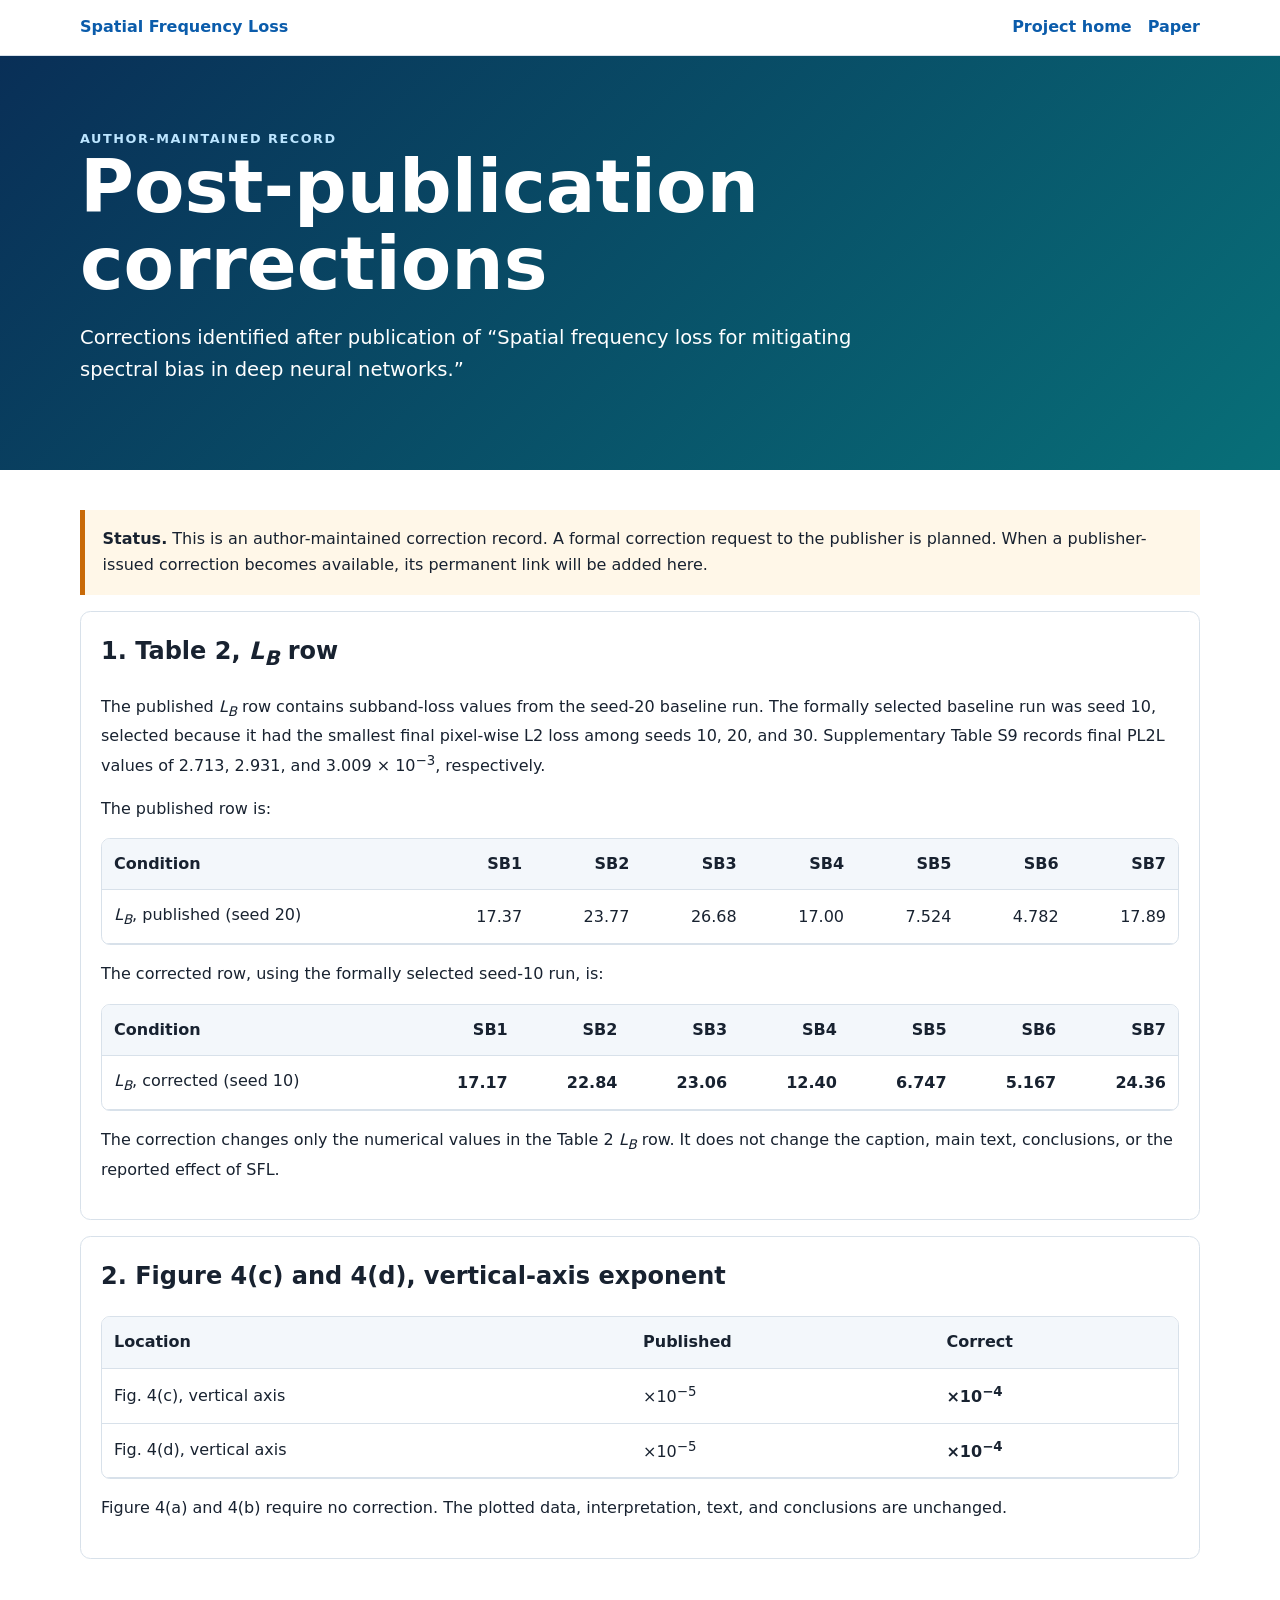
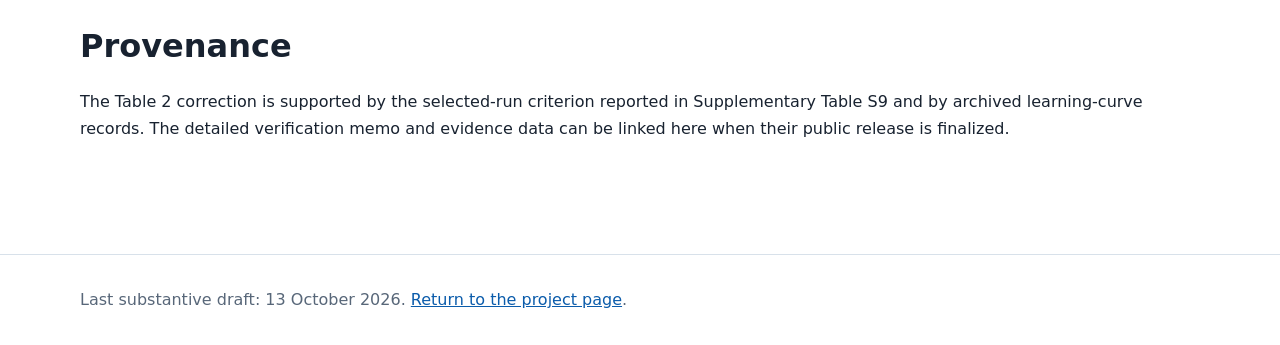
==== docs/corrections.html @ dc28633d "Add initial draft of the project website" ====
<!doctype html><html lang="en"><head><meta charset="utf-8"><meta name="viewport" content="width=device-width,initial-scale=1"><meta name="description" content="Post-publication corrections for the Spatial Frequency Loss paper."><title>Post-publication corrections | Spatial Frequency Loss</title><link rel="stylesheet" href="assets/spatial-frequency-loss.css"></head><body><div class="sfl-site"><nav class="sfl-nav"><div class="sfl-wrap"><a href="index.html">Spatial Frequency Loss</a><div class="sfl-links"><a href="index.html">Project home</a><a href="https://doi.org/10.1007/s00138-026-01927-5">Paper</a></div></div></nav><header class="sfl-hero"><div class="sfl-wrap"><div class="sfl-kicker">Author-maintained record</div><h1>Post-publication corrections</h1><p>Corrections identified after publication of “Spatial frequency loss for mitigating spectral bias in deep neural networks.”</p></div></header><main class="sfl-main"><div class="sfl-wrap"><div class="sfl-note sfl-warning"><strong>Status.</strong> This is an author-maintained correction record. A formal correction request to the publisher is planned. When a publisher-issued correction becomes available, its permanent link will be added here.</div><article class="sfl-correction"><h2>1. Table 2, <em>L<sub>B</sub></em> row</h2><p>The published <em>L<sub>B</sub></em> row contains subband-loss values from the seed-20 baseline run. The formally selected baseline run was seed 10, selected because it had the smallest final pixel-wise L2 loss among seeds 10, 20, and 30. Supplementary Table S9 records final PL2L values of 2.713, 2.931, and 3.009 × 10<sup>−3</sup>, respectively.</p><p>The published row is:</p><div class="sfl-table-wrap"><table><thead><tr><th>Condition</th><th class="num">SB1</th><th class="num">SB2</th><th class="num">SB3</th><th class="num">SB4</th><th class="num">SB5</th><th class="num">SB6</th><th class="num">SB7</th></tr></thead><tbody><tr><td><em>L<sub>B</sub></em>, published (seed 20)</td><td class="num">17.37</td><td class="num">23.77</td><td class="num">26.68</td><td class="num">17.00</td><td class="num">7.524</td><td class="num">4.782</td><td class="num">17.89</td></tr></tbody></table></div><p>The corrected row, using the formally selected seed-10 run, is:</p><div class="sfl-table-wrap"><table><thead><tr><th>Condition</th><th class="num">SB1</th><th class="num">SB2</th><th class="num">SB3</th><th class="num">SB4</th><th class="num">SB5</th><th class="num">SB6</th><th class="num">SB7</th></tr></thead><tbody><tr><td><em>L<sub>B</sub></em>, corrected (seed 10)</td><td class="num"><strong>17.17</strong></td><td class="num"><strong>22.84</strong></td><td class="num"><strong>23.06</strong></td><td class="num"><strong>12.40</strong></td><td class="num"><strong>6.747</strong></td><td class="num"><strong>5.167</strong></td><td class="num"><strong>24.36</strong></td></tr></tbody></table></div><p>The correction changes only the numerical values in the Table 2 <em>L<sub>B</sub></em> row. It does not change the caption, main text, conclusions, or the reported effect of SFL.</p></article><article class="sfl-correction"><h2>2. Figure 4(c) and 4(d), vertical-axis exponent</h2><div class="sfl-table-wrap"><table><thead><tr><th>Location</th><th>Published</th><th>Correct</th></tr></thead><tbody><tr><td>Fig. 4(c), vertical axis</td><td>×10<sup>−5</sup></td><td><strong>×10<sup>−4</sup></strong></td></tr><tr><td>Fig. 4(d), vertical axis</td><td>×10<sup>−5</sup></td><td><strong>×10<sup>−4</sup></strong></td></tr></tbody></table></div><p>Figure 4(a) and 4(b) require no correction. The plotted data, interpretation, text, and conclusions are unchanged.</p></article><section class="sfl-section"><h2>Provenance</h2><p>The Table 2 correction is supported by the selected-run criterion reported in Supplementary Table S9 and by archived learning-curve records. The detailed verification memo and evidence data can be linked here when their public release is finalized.</p></section></div></main><footer class="sfl-footer"><div class="sfl-wrap">Last substantive draft: 13 October 2026. <a href="index.html">Return to the project page</a>.</div></footer></div></body></html>
---- docs/assets/spatial-frequency-loss.css ----
/* Self-contained, reusable styles for GitHub Pages and institutional pages. */
:root{--ink:#182230;--muted:#586779;--brand:#0b5cab;--brand2:#0b7a75;--paper:#fff;--soft:#f3f7fb;--line:#d8e1ea;--warn:#8a4b08;--max:1120px}*{box-sizing:border-box}body{margin:0;color:var(--ink);background:var(--paper);font:16px/1.65 system-ui,-apple-system,"Segoe UI",sans-serif}a{color:var(--brand)}a:focus{outline:3px solid #91c7ff;outline-offset:2px}.sfl-site{min-height:100vh}.sfl-wrap{width:min(var(--max),calc(100% - 2rem));margin:auto}.sfl-nav{border-bottom:1px solid var(--line);background:#fff}.sfl-nav .sfl-wrap{display:flex;gap:1rem;align-items:center;justify-content:space-between;padding:.9rem 0}.sfl-nav a{text-decoration:none;font-weight:650}.sfl-links{display:flex;gap:1rem;flex-wrap:wrap}.sfl-hero{background:linear-gradient(135deg,#092f57,#086f78);color:#fff;padding:4.5rem 0 4rem}.sfl-hero h1{font-size:clamp(2.2rem,6vw,4.6rem);line-height:1.04;margin:0 0 1rem}.sfl-hero p{max-width:780px;font-size:1.22rem}.sfl-actions{display:flex;gap:.8rem;flex-wrap:wrap;margin-top:1.5rem}.sfl-button{display:inline-block;padding:.75rem 1rem;border-radius:.45rem;background:#fff;color:#083b67;text-decoration:none;font-weight:750}.sfl-button.secondary{background:transparent;color:#fff;border:1px solid #b9e1ff}.sfl-main{padding:2.5rem 0 4rem}.sfl-section{padding:1.2rem 0 2rem}.sfl-section h2{font-size:2rem;margin-bottom:.5rem}.sfl-grid{display:grid;grid-template-columns:repeat(3,1fr);gap:1rem}.sfl-card{border:1px solid var(--line);border-radius:.65rem;padding:1.1rem;background:#fff}.sfl-card h3{margin-top:0}.sfl-note{border-left:5px solid var(--brand2);background:var(--soft);padding:1rem 1.1rem}.sfl-warning{border-left-color:#c86a08;background:#fff7e8}.sfl-table-wrap{overflow-x:auto;border:1px solid var(--line);border-radius:.55rem}table{border-collapse:collapse;width:100%;min-width:660px}th,td{padding:.75rem;text-align:left;border-bottom:1px solid var(--line)}th{background:var(--soft)}td.num,th.num{text-align:right;font-variant-numeric:tabular-nums}.sfl-code{background:#0e1721;color:#e8f0f5;padding:1rem;border-radius:.5rem;overflow:auto}.sfl-footer{border-top:1px solid var(--line);color:var(--muted);padding:2rem 0}.sfl-kicker{text-transform:uppercase;letter-spacing:.12em;font-weight:800;font-size:.8rem;color:#bce5ff}.sfl-meta{color:var(--muted);font-size:.94rem}.sfl-correction{border:1px solid var(--line);border-radius:.65rem;padding:1.25rem;margin:1rem 0}.sfl-correction h2{margin-top:0}.sfl-pending{font-weight:750;color:var(--warn)}@media(max-width:800px){.sfl-grid{grid-template-columns:1fr}.sfl-nav .sfl-wrap{align-items:flex-start;flex-direction:column}.sfl-hero{padding:3rem 0}}@media print{.sfl-nav,.sfl-actions{display:none}.sfl-hero{background:#fff;color:#000;padding:1rem 0}.sfl-kicker{color:#333}a{color:#000}.sfl-section{break-inside:avoid}}
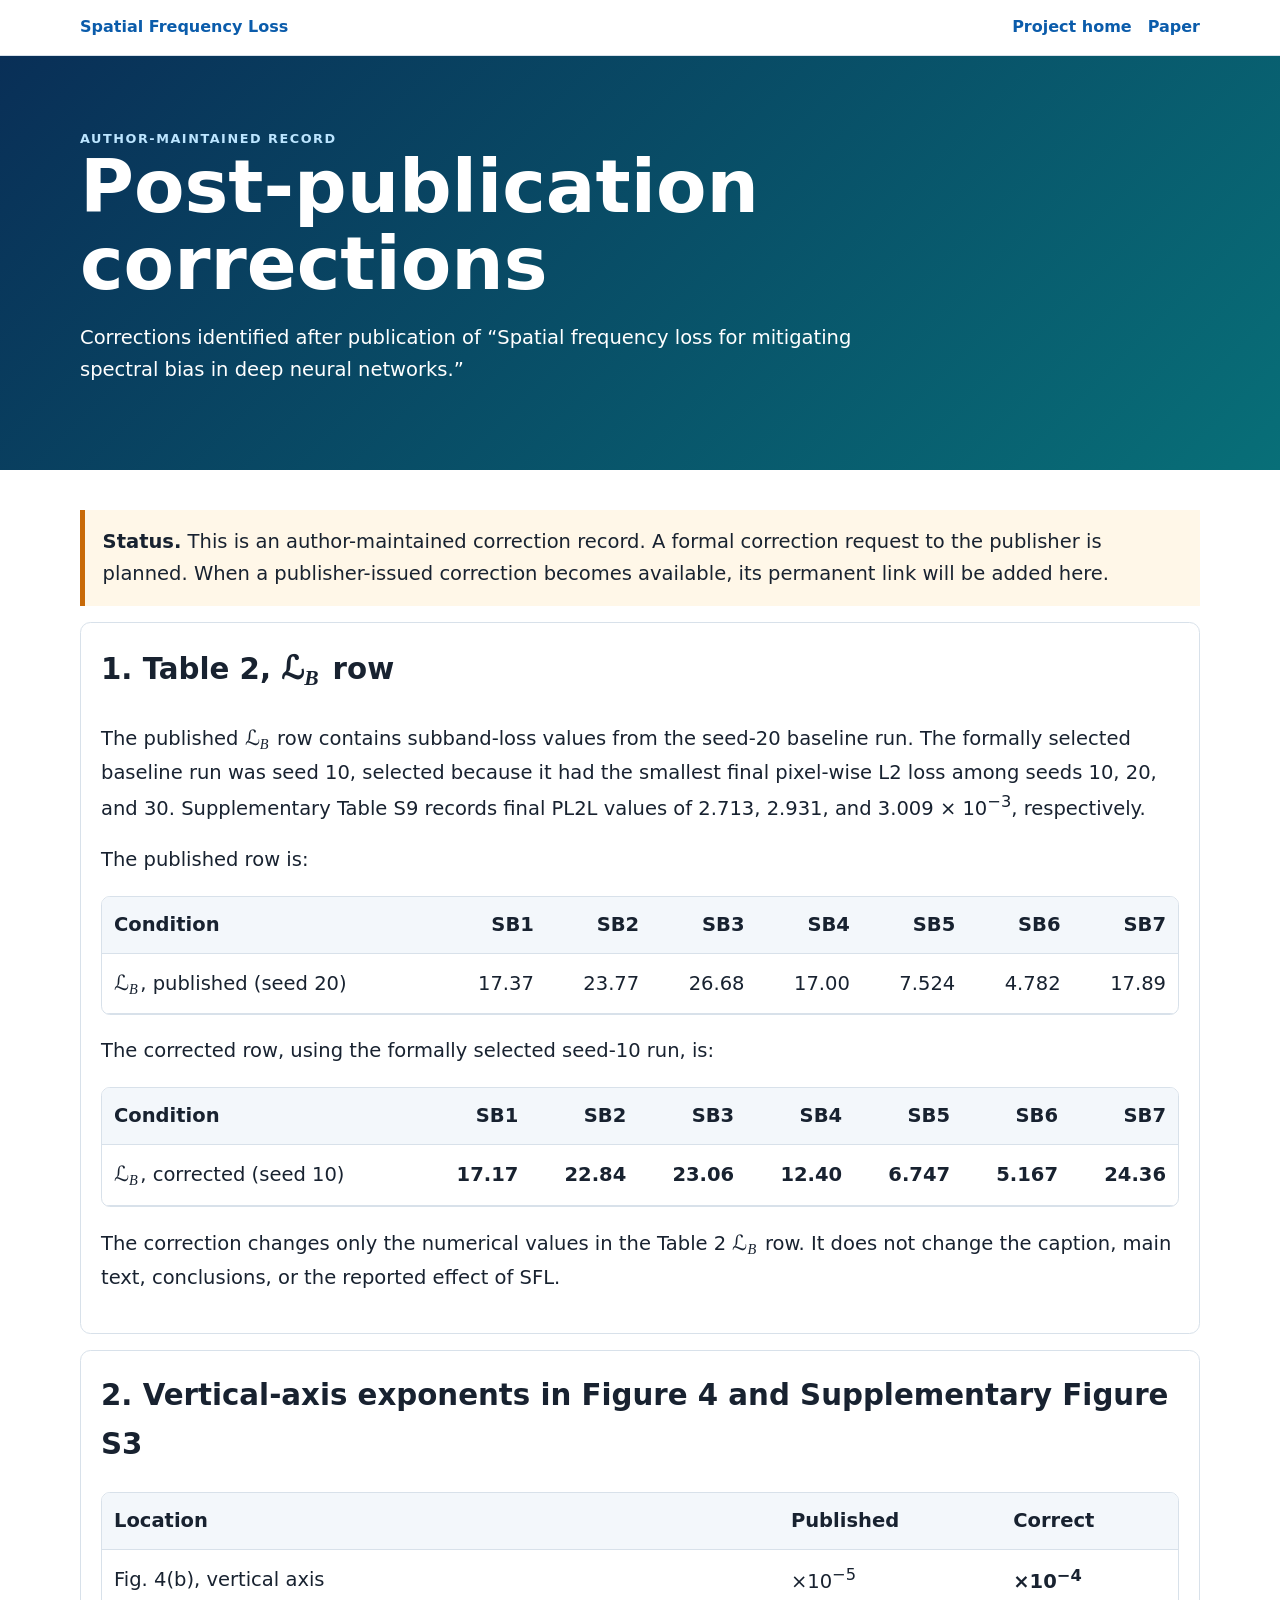
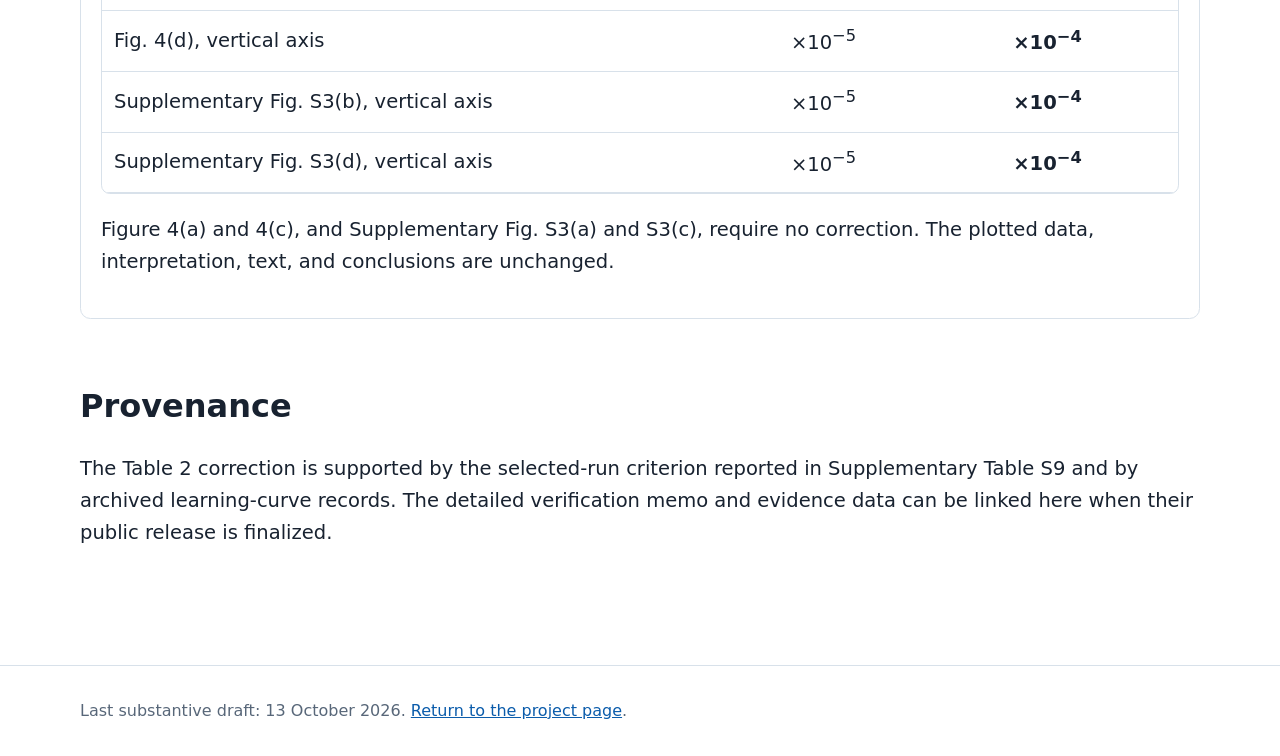
==== commit bf2dd1b9: "Refine project website corrections draft" ====
--- a/docs/corrections.html
+++ b/docs/corrections.html
@@ -1 +1 @@
-<!doctype html><html lang="en"><head><meta charset="utf-8"><meta name="viewport" content="width=device-width,initial-scale=1"><meta name="description" content="Post-publication corrections for the Spatial Frequency Loss paper."><title>Post-publication corrections | Spatial Frequency Loss</title><link rel="stylesheet" href="assets/spatial-frequency-loss.css"></head><body><div class="sfl-site"><nav class="sfl-nav"><div class="sfl-wrap"><a href="index.html">Spatial Frequency Loss</a><div class="sfl-links"><a href="index.html">Project home</a><a href="https://doi.org/10.1007/s00138-026-01927-5">Paper</a></div></div></nav><header class="sfl-hero"><div class="sfl-wrap"><div class="sfl-kicker">Author-maintained record</div><h1>Post-publication corrections</h1><p>Corrections identified after publication of “Spatial frequency loss for mitigating spectral bias in deep neural networks.”</p></div></header><main class="sfl-main"><div class="sfl-wrap"><div class="sfl-note sfl-warning"><strong>Status.</strong> This is an author-maintained correction record. A formal correction request to the publisher is planned. When a publisher-issued correction becomes available, its permanent link will be added here.</div><article class="sfl-correction"><h2>1. Table 2, <em>L<sub>B</sub></em> row</h2><p>The published <em>L<sub>B</sub></em> row contains subband-loss values from the seed-20 baseline run. The formally selected baseline run was seed 10, selected because it had the smallest final pixel-wise L2 loss among seeds 10, 20, and 30. Supplementary Table S9 records final PL2L values of 2.713, 2.931, and 3.009 × 10<sup>−3</sup>, respectively.</p><p>The published row is:</p><div class="sfl-table-wrap"><table><thead><tr><th>Condition</th><th class="num">SB1</th><th class="num">SB2</th><th class="num">SB3</th><th class="num">SB4</th><th class="num">SB5</th><th class="num">SB6</th><th class="num">SB7</th></tr></thead><tbody><tr><td><em>L<sub>B</sub></em>, published (seed 20)</td><td class="num">17.37</td><td class="num">23.77</td><td class="num">26.68</td><td class="num">17.00</td><td class="num">7.524</td><td class="num">4.782</td><td class="num">17.89</td></tr></tbody></table></div><p>The corrected row, using the formally selected seed-10 run, is:</p><div class="sfl-table-wrap"><table><thead><tr><th>Condition</th><th class="num">SB1</th><th class="num">SB2</th><th class="num">SB3</th><th class="num">SB4</th><th class="num">SB5</th><th class="num">SB6</th><th class="num">SB7</th></tr></thead><tbody><tr><td><em>L<sub>B</sub></em>, corrected (seed 10)</td><td class="num"><strong>17.17</strong></td><td class="num"><strong>22.84</strong></td><td class="num"><strong>23.06</strong></td><td class="num"><strong>12.40</strong></td><td class="num"><strong>6.747</strong></td><td class="num"><strong>5.167</strong></td><td class="num"><strong>24.36</strong></td></tr></tbody></table></div><p>The correction changes only the numerical values in the Table 2 <em>L<sub>B</sub></em> row. It does not change the caption, main text, conclusions, or the reported effect of SFL.</p></article><article class="sfl-correction"><h2>2. Figure 4(c) and 4(d), vertical-axis exponent</h2><div class="sfl-table-wrap"><table><thead><tr><th>Location</th><th>Published</th><th>Correct</th></tr></thead><tbody><tr><td>Fig. 4(c), vertical axis</td><td>×10<sup>−5</sup></td><td><strong>×10<sup>−4</sup></strong></td></tr><tr><td>Fig. 4(d), vertical axis</td><td>×10<sup>−5</sup></td><td><strong>×10<sup>−4</sup></strong></td></tr></tbody></table></div><p>Figure 4(a) and 4(b) require no correction. The plotted data, interpretation, text, and conclusions are unchanged.</p></article><section class="sfl-section"><h2>Provenance</h2><p>The Table 2 correction is supported by the selected-run criterion reported in Supplementary Table S9 and by archived learning-curve records. The detailed verification memo and evidence data can be linked here when their public release is finalized.</p></section></div></main><footer class="sfl-footer"><div class="sfl-wrap">Last substantive draft: 13 October 2026. <a href="index.html">Return to the project page</a>.</div></footer></div></body></html>+<!doctype html><html lang="en"><head><meta charset="utf-8"><meta name="viewport" content="width=device-width,initial-scale=1"><meta name="description" content="Post-publication corrections for the Spatial Frequency Loss paper."><title>Post-publication corrections | Spatial Frequency Loss</title><link rel="stylesheet" href="assets/spatial-frequency-loss.css"></head><body class="sfl-corrections-page"><div class="sfl-site"><nav class="sfl-nav"><div class="sfl-wrap"><a href="index.html">Spatial Frequency Loss</a><div class="sfl-links"><a href="index.html">Project home</a><a href="https://doi.org/10.1007/s00138-026-01927-5">Paper</a></div></div></nav><header class="sfl-hero"><div class="sfl-wrap"><div class="sfl-kicker">Author-maintained record</div><h1>Post-publication corrections</h1><p>Corrections identified after publication of “Spatial frequency loss for mitigating spectral bias in deep neural networks.”</p></div></header><main class="sfl-main"><div class="sfl-wrap"><div class="sfl-note sfl-warning"><strong>Status.</strong> This is an author-maintained correction record. A formal correction request to the publisher is planned. When a publisher-issued correction becomes available, its permanent link will be added here.</div><article class="sfl-correction"><h2>1. Table 2, <span class="sfl-math" aria-label="L sub B">ℒ<sub><i>B</i></sub></span> row</h2><p>The published <span class="sfl-math" aria-label="L sub B">ℒ<sub><i>B</i></sub></span> row contains subband-loss values from the seed-20 baseline run. The formally selected baseline run was seed 10, selected because it had the smallest final pixel-wise L2 loss among seeds 10, 20, and 30. Supplementary Table S9 records final PL2L values of 2.713, 2.931, and 3.009 × 10<sup>−3</sup>, respectively.</p><p>The published row is:</p><div class="sfl-table-wrap"><table><thead><tr><th>Condition</th><th class="num">SB1</th><th class="num">SB2</th><th class="num">SB3</th><th class="num">SB4</th><th class="num">SB5</th><th class="num">SB6</th><th class="num">SB7</th></tr></thead><tbody><tr><td><span class="sfl-math" aria-label="L sub B">ℒ<sub><i>B</i></sub></span>, published (seed 20)</td><td class="num">17.37</td><td class="num">23.77</td><td class="num">26.68</td><td class="num">17.00</td><td class="num">7.524</td><td class="num">4.782</td><td class="num">17.89</td></tr></tbody></table></div><p>The corrected row, using the formally selected seed-10 run, is:</p><div class="sfl-table-wrap"><table><thead><tr><th>Condition</th><th class="num">SB1</th><th class="num">SB2</th><th class="num">SB3</th><th class="num">SB4</th><th class="num">SB5</th><th class="num">SB6</th><th class="num">SB7</th></tr></thead><tbody><tr><td><span class="sfl-math" aria-label="L sub B">ℒ<sub><i>B</i></sub></span>, corrected (seed 10)</td><td class="num"><strong>17.17</strong></td><td class="num"><strong>22.84</strong></td><td class="num"><strong>23.06</strong></td><td class="num"><strong>12.40</strong></td><td class="num"><strong>6.747</strong></td><td class="num"><strong>5.167</strong></td><td class="num"><strong>24.36</strong></td></tr></tbody></table></div><p>The correction changes only the numerical values in the Table 2 <span class="sfl-math" aria-label="L sub B">ℒ<sub><i>B</i></sub></span> row. It does not change the caption, main text, conclusions, or the reported effect of SFL.</p></article><article class="sfl-correction"><h2>2. Vertical-axis exponents in Figure 4 and Supplementary Figure S3</h2><div class="sfl-table-wrap"><table><thead><tr><th>Location</th><th>Published</th><th>Correct</th></tr></thead><tbody><tr><td>Fig. 4(b), vertical axis</td><td>×10<sup>−5</sup></td><td><strong>×10<sup>−4</sup></strong></td></tr><tr><td>Fig. 4(d), vertical axis</td><td>×10<sup>−5</sup></td><td><strong>×10<sup>−4</sup></strong></td></tr><tr><td>Supplementary Fig. S3(b), vertical axis</td><td>×10<sup>−5</sup></td><td><strong>×10<sup>−4</sup></strong></td></tr><tr><td>Supplementary Fig. S3(d), vertical axis</td><td>×10<sup>−5</sup></td><td><strong>×10<sup>−4</sup></strong></td></tr></tbody></table></div><p>Figure 4(a) and 4(c), and Supplementary Fig. S3(a) and S3(c), require no correction. The plotted data, interpretation, text, and conclusions are unchanged.</p></article><section class="sfl-section"><h2>Provenance</h2><p>The Table 2 correction is supported by the selected-run criterion reported in Supplementary Table S9 and by archived learning-curve records. The detailed verification memo and evidence data can be linked here when their public release is finalized.</p></section></div></main><footer class="sfl-footer"><div class="sfl-wrap">Last substantive draft: 13 October 2026. <a href="index.html">Return to the project page</a>.</div></footer></div></body></html>
--- a/docs/assets/spatial-frequency-loss.css
+++ b/docs/assets/spatial-frequency-loss.css
@@ -1,2 +1,2 @@
 /* Self-contained, reusable styles for GitHub Pages and institutional pages. */
-:root{--ink:#182230;--muted:#586779;--brand:#0b5cab;--brand2:#0b7a75;--paper:#fff;--soft:#f3f7fb;--line:#d8e1ea;--warn:#8a4b08;--max:1120px}*{box-sizing:border-box}body{margin:0;color:var(--ink);background:var(--paper);font:16px/1.65 system-ui,-apple-system,"Segoe UI",sans-serif}a{color:var(--brand)}a:focus{outline:3px solid #91c7ff;outline-offset:2px}.sfl-site{min-height:100vh}.sfl-wrap{width:min(var(--max),calc(100% - 2rem));margin:auto}.sfl-nav{border-bottom:1px solid var(--line);background:#fff}.sfl-nav .sfl-wrap{display:flex;gap:1rem;align-items:center;justify-content:space-between;padding:.9rem 0}.sfl-nav a{text-decoration:none;font-weight:650}.sfl-links{display:flex;gap:1rem;flex-wrap:wrap}.sfl-hero{background:linear-gradient(135deg,#092f57,#086f78);color:#fff;padding:4.5rem 0 4rem}.sfl-hero h1{font-size:clamp(2.2rem,6vw,4.6rem);line-height:1.04;margin:0 0 1rem}.sfl-hero p{max-width:780px;font-size:1.22rem}.sfl-actions{display:flex;gap:.8rem;flex-wrap:wrap;margin-top:1.5rem}.sfl-button{display:inline-block;padding:.75rem 1rem;border-radius:.45rem;background:#fff;color:#083b67;text-decoration:none;font-weight:750}.sfl-button.secondary{background:transparent;color:#fff;border:1px solid #b9e1ff}.sfl-main{padding:2.5rem 0 4rem}.sfl-section{padding:1.2rem 0 2rem}.sfl-section h2{font-size:2rem;margin-bottom:.5rem}.sfl-grid{display:grid;grid-template-columns:repeat(3,1fr);gap:1rem}.sfl-card{border:1px solid var(--line);border-radius:.65rem;padding:1.1rem;background:#fff}.sfl-card h3{margin-top:0}.sfl-note{border-left:5px solid var(--brand2);background:var(--soft);padding:1rem 1.1rem}.sfl-warning{border-left-color:#c86a08;background:#fff7e8}.sfl-table-wrap{overflow-x:auto;border:1px solid var(--line);border-radius:.55rem}table{border-collapse:collapse;width:100%;min-width:660px}th,td{padding:.75rem;text-align:left;border-bottom:1px solid var(--line)}th{background:var(--soft)}td.num,th.num{text-align:right;font-variant-numeric:tabular-nums}.sfl-code{background:#0e1721;color:#e8f0f5;padding:1rem;border-radius:.5rem;overflow:auto}.sfl-footer{border-top:1px solid var(--line);color:var(--muted);padding:2rem 0}.sfl-kicker{text-transform:uppercase;letter-spacing:.12em;font-weight:800;font-size:.8rem;color:#bce5ff}.sfl-meta{color:var(--muted);font-size:.94rem}.sfl-correction{border:1px solid var(--line);border-radius:.65rem;padding:1.25rem;margin:1rem 0}.sfl-correction h2{margin-top:0}.sfl-pending{font-weight:750;color:var(--warn)}@media(max-width:800px){.sfl-grid{grid-template-columns:1fr}.sfl-nav .sfl-wrap{align-items:flex-start;flex-direction:column}.sfl-hero{padding:3rem 0}}@media print{.sfl-nav,.sfl-actions{display:none}.sfl-hero{background:#fff;color:#000;padding:1rem 0}.sfl-kicker{color:#333}a{color:#000}.sfl-section{break-inside:avoid}}
+:root{--ink:#182230;--muted:#586779;--brand:#0b5cab;--brand2:#0b7a75;--paper:#fff;--soft:#f3f7fb;--line:#d8e1ea;--warn:#8a4b08;--max:1120px}*{box-sizing:border-box}body{margin:0;color:var(--ink);background:var(--paper);font:16px/1.65 system-ui,-apple-system,"Segoe UI",sans-serif}a{color:var(--brand)}a:focus{outline:3px solid #91c7ff;outline-offset:2px}.sfl-site{min-height:100vh}.sfl-wrap{width:min(var(--max),calc(100% - 2rem));margin:auto}.sfl-nav{border-bottom:1px solid var(--line);background:#fff}.sfl-nav .sfl-wrap{display:flex;gap:1rem;align-items:center;justify-content:space-between;padding:.9rem 0}.sfl-nav a{text-decoration:none;font-weight:650}.sfl-links{display:flex;gap:1rem;flex-wrap:wrap}.sfl-hero{background:linear-gradient(135deg,#092f57,#086f78);color:#fff;padding:4.5rem 0 4rem}.sfl-hero h1{font-size:clamp(2.2rem,6vw,4.6rem);line-height:1.04;margin:0 0 1rem}.sfl-hero p{max-width:780px;font-size:1.22rem}.sfl-actions{display:flex;gap:.8rem;flex-wrap:wrap;margin-top:1.5rem}.sfl-button{display:inline-block;padding:.75rem 1rem;border-radius:.45rem;background:#fff;color:#083b67;text-decoration:none;font-weight:750}.sfl-button.secondary{background:transparent;color:#fff;border:1px solid #b9e1ff}.sfl-main{padding:2.5rem 0 4rem}.sfl-section{padding:1.2rem 0 2rem}.sfl-section h2{font-size:2rem;margin-bottom:.5rem}.sfl-grid{display:grid;grid-template-columns:repeat(3,1fr);gap:1rem}.sfl-card{border:1px solid var(--line);border-radius:.65rem;padding:1.1rem;background:#fff}.sfl-card h3{margin-top:0}.sfl-note{border-left:5px solid var(--brand2);background:var(--soft);padding:1rem 1.1rem}.sfl-warning{border-left-color:#c86a08;background:#fff7e8}.sfl-table-wrap{overflow-x:auto;border:1px solid var(--line);border-radius:.55rem}table{border-collapse:collapse;width:100%;min-width:660px}th,td{padding:.75rem;text-align:left;border-bottom:1px solid var(--line)}th{background:var(--soft)}td.num,th.num{text-align:right;font-variant-numeric:tabular-nums}.sfl-code{background:#0e1721;color:#e8f0f5;padding:1rem;border-radius:.5rem;overflow:auto}.sfl-footer{border-top:1px solid var(--line);color:var(--muted);padding:2rem 0}.sfl-kicker{text-transform:uppercase;letter-spacing:.12em;font-weight:800;font-size:.8rem;color:#bce5ff}.sfl-meta{color:var(--muted);font-size:.94rem}.sfl-correction{border:1px solid var(--line);border-radius:.65rem;padding:1.25rem;margin:1rem 0}.sfl-correction h2{margin-top:0}.sfl-pending{font-weight:750;color:var(--warn)}@media(max-width:800px){.sfl-grid{grid-template-columns:1fr}.sfl-nav .sfl-wrap{align-items:flex-start;flex-direction:column}.sfl-hero{padding:3rem 0}}@media print{.sfl-nav,.sfl-actions{display:none}.sfl-hero{background:#fff;color:#000;padding:1rem 0}.sfl-kicker{color:#333}a{color:#000}.sfl-section{break-inside:avoid}}.sfl-math{font-family:"STIX Two Math","Cambria Math","Latin Modern Math","Times New Roman",serif;font-size:1.08em;white-space:nowrap;margin-right:.12em}.sfl-math sub{font-size:.68em;vertical-align:-.28em}.sfl-main{font-size:1.22rem}
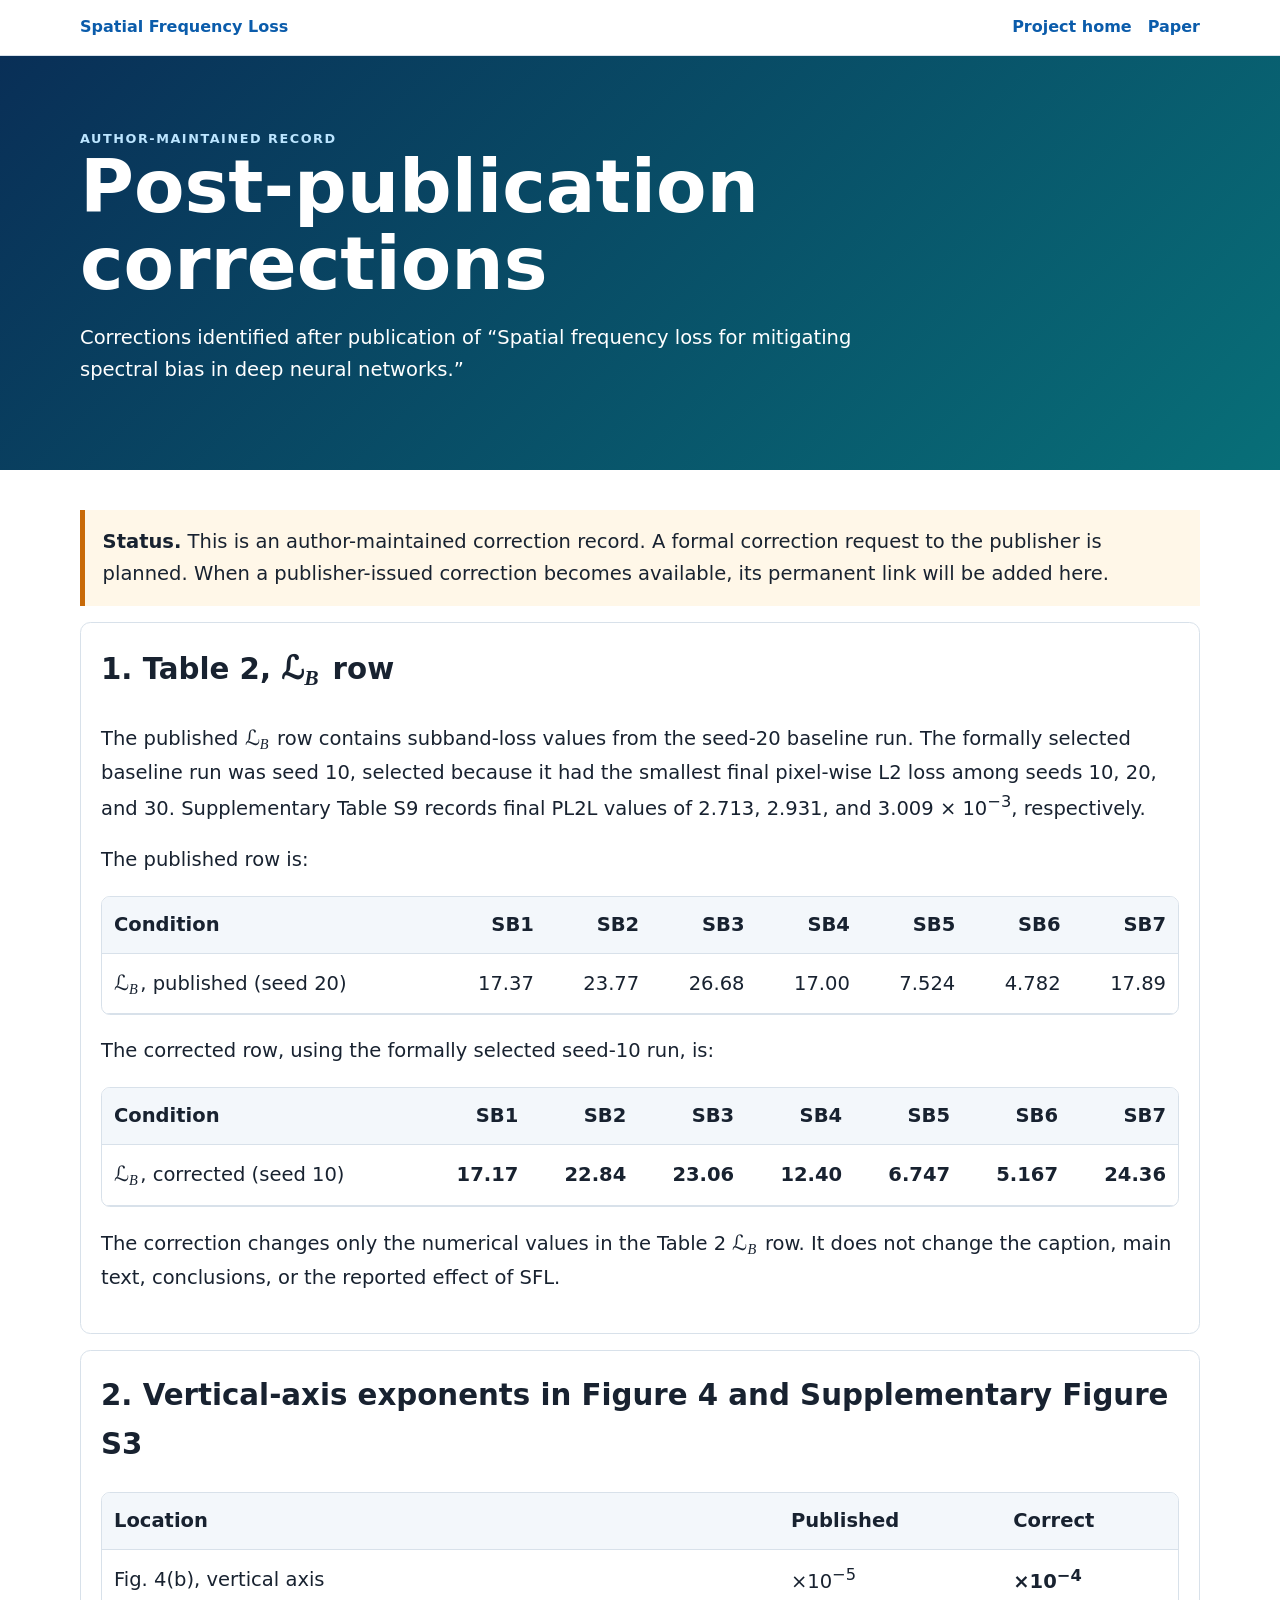
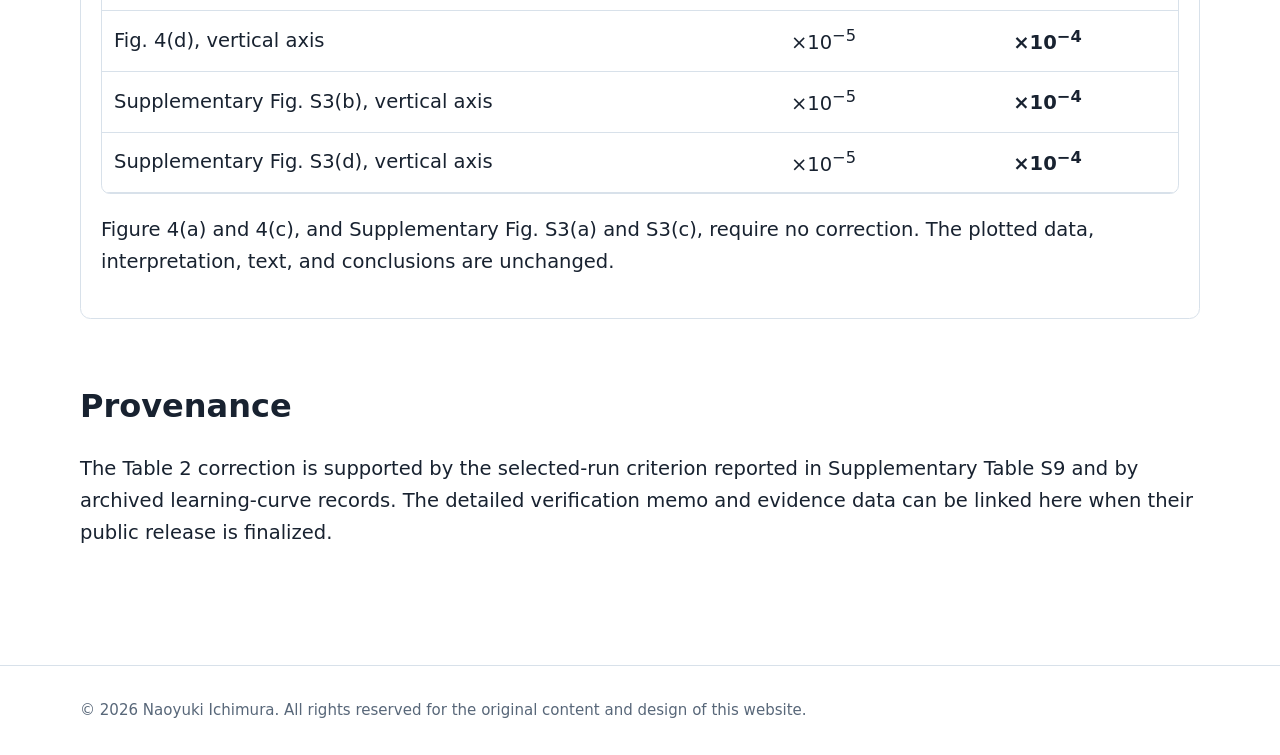
==== commit e987f7fa: "Refine website content, examples, and shared footer" ====
--- a/docs/corrections.html
+++ b/docs/corrections.html
@@ -1 +1 @@
-<!doctype html><html lang="en"><head><meta charset="utf-8"><meta name="viewport" content="width=device-width,initial-scale=1"><meta name="description" content="Post-publication corrections for the Spatial Frequency Loss paper."><title>Post-publication corrections | Spatial Frequency Loss</title><link rel="stylesheet" href="assets/spatial-frequency-loss.css"></head><body class="sfl-corrections-page"><div class="sfl-site"><nav class="sfl-nav"><div class="sfl-wrap"><a href="index.html">Spatial Frequency Loss</a><div class="sfl-links"><a href="index.html">Project home</a><a href="https://doi.org/10.1007/s00138-026-01927-5">Paper</a></div></div></nav><header class="sfl-hero"><div class="sfl-wrap"><div class="sfl-kicker">Author-maintained record</div><h1>Post-publication corrections</h1><p>Corrections identified after publication of “Spatial frequency loss for mitigating spectral bias in deep neural networks.”</p></div></header><main class="sfl-main"><div class="sfl-wrap"><div class="sfl-note sfl-warning"><strong>Status.</strong> This is an author-maintained correction record. A formal correction request to the publisher is planned. When a publisher-issued correction becomes available, its permanent link will be added here.</div><article class="sfl-correction"><h2>1. Table 2, <span class="sfl-math" aria-label="L sub B">ℒ<sub><i>B</i></sub></span> row</h2><p>The published <span class="sfl-math" aria-label="L sub B">ℒ<sub><i>B</i></sub></span> row contains subband-loss values from the seed-20 baseline run. The formally selected baseline run was seed 10, selected because it had the smallest final pixel-wise L2 loss among seeds 10, 20, and 30. Supplementary Table S9 records final PL2L values of 2.713, 2.931, and 3.009 × 10<sup>−3</sup>, respectively.</p><p>The published row is:</p><div class="sfl-table-wrap"><table><thead><tr><th>Condition</th><th class="num">SB1</th><th class="num">SB2</th><th class="num">SB3</th><th class="num">SB4</th><th class="num">SB5</th><th class="num">SB6</th><th class="num">SB7</th></tr></thead><tbody><tr><td><span class="sfl-math" aria-label="L sub B">ℒ<sub><i>B</i></sub></span>, published (seed 20)</td><td class="num">17.37</td><td class="num">23.77</td><td class="num">26.68</td><td class="num">17.00</td><td class="num">7.524</td><td class="num">4.782</td><td class="num">17.89</td></tr></tbody></table></div><p>The corrected row, using the formally selected seed-10 run, is:</p><div class="sfl-table-wrap"><table><thead><tr><th>Condition</th><th class="num">SB1</th><th class="num">SB2</th><th class="num">SB3</th><th class="num">SB4</th><th class="num">SB5</th><th class="num">SB6</th><th class="num">SB7</th></tr></thead><tbody><tr><td><span class="sfl-math" aria-label="L sub B">ℒ<sub><i>B</i></sub></span>, corrected (seed 10)</td><td class="num"><strong>17.17</strong></td><td class="num"><strong>22.84</strong></td><td class="num"><strong>23.06</strong></td><td class="num"><strong>12.40</strong></td><td class="num"><strong>6.747</strong></td><td class="num"><strong>5.167</strong></td><td class="num"><strong>24.36</strong></td></tr></tbody></table></div><p>The correction changes only the numerical values in the Table 2 <span class="sfl-math" aria-label="L sub B">ℒ<sub><i>B</i></sub></span> row. It does not change the caption, main text, conclusions, or the reported effect of SFL.</p></article><article class="sfl-correction"><h2>2. Vertical-axis exponents in Figure 4 and Supplementary Figure S3</h2><div class="sfl-table-wrap"><table><thead><tr><th>Location</th><th>Published</th><th>Correct</th></tr></thead><tbody><tr><td>Fig. 4(b), vertical axis</td><td>×10<sup>−5</sup></td><td><strong>×10<sup>−4</sup></strong></td></tr><tr><td>Fig. 4(d), vertical axis</td><td>×10<sup>−5</sup></td><td><strong>×10<sup>−4</sup></strong></td></tr><tr><td>Supplementary Fig. S3(b), vertical axis</td><td>×10<sup>−5</sup></td><td><strong>×10<sup>−4</sup></strong></td></tr><tr><td>Supplementary Fig. S3(d), vertical axis</td><td>×10<sup>−5</sup></td><td><strong>×10<sup>−4</sup></strong></td></tr></tbody></table></div><p>Figure 4(a) and 4(c), and Supplementary Fig. S3(a) and S3(c), require no correction. The plotted data, interpretation, text, and conclusions are unchanged.</p></article><section class="sfl-section"><h2>Provenance</h2><p>The Table 2 correction is supported by the selected-run criterion reported in Supplementary Table S9 and by archived learning-curve records. The detailed verification memo and evidence data can be linked here when their public release is finalized.</p></section></div></main><footer class="sfl-footer"><div class="sfl-wrap">Last substantive draft: 13 October 2026. <a href="index.html">Return to the project page</a>.</div></footer></div></body></html>+<!doctype html><html lang="en"><head><meta charset="utf-8"><meta name="viewport" content="width=device-width,initial-scale=1"><meta name="description" content="Post-publication corrections for the Spatial Frequency Loss paper."><title>Post-publication corrections | Spatial Frequency Loss</title><link rel="stylesheet" href="assets/spatial-frequency-loss.css"></head><body class="sfl-corrections-page"><div class="sfl-site"><nav class="sfl-nav"><div class="sfl-wrap"><a href="index.html">Spatial Frequency Loss</a><div class="sfl-links"><a href="index.html">Project home</a><a href="https://doi.org/10.1007/s00138-026-01927-5">Paper</a></div></div></nav><header class="sfl-hero"><div class="sfl-wrap"><div class="sfl-kicker">Author-maintained record</div><h1>Post-publication corrections</h1><p>Corrections identified after publication of “Spatial frequency loss for mitigating spectral bias in deep neural networks.”</p></div></header><main class="sfl-main"><div class="sfl-wrap"><div class="sfl-note sfl-warning"><strong>Status.</strong> This is an author-maintained correction record. A formal correction request to the publisher is planned. When a publisher-issued correction becomes available, its permanent link will be added here.</div><article class="sfl-correction"><h2>1. Table 2, <span class="sfl-math" aria-label="L sub B">ℒ<sub><i>B</i></sub></span> row</h2><p>The published <span class="sfl-math" aria-label="L sub B">ℒ<sub><i>B</i></sub></span> row contains subband-loss values from the seed-20 baseline run. The formally selected baseline run was seed 10, selected because it had the smallest final pixel-wise L2 loss among seeds 10, 20, and 30. Supplementary Table S9 records final PL2L values of 2.713, 2.931, and 3.009 × 10<sup>−3</sup>, respectively.</p><p>The published row is:</p><div class="sfl-table-wrap"><table><thead><tr><th>Condition</th><th class="num">SB1</th><th class="num">SB2</th><th class="num">SB3</th><th class="num">SB4</th><th class="num">SB5</th><th class="num">SB6</th><th class="num">SB7</th></tr></thead><tbody><tr><td><span class="sfl-math" aria-label="L sub B">ℒ<sub><i>B</i></sub></span>, published (seed 20)</td><td class="num">17.37</td><td class="num">23.77</td><td class="num">26.68</td><td class="num">17.00</td><td class="num">7.524</td><td class="num">4.782</td><td class="num">17.89</td></tr></tbody></table></div><p>The corrected row, using the formally selected seed-10 run, is:</p><div class="sfl-table-wrap"><table><thead><tr><th>Condition</th><th class="num">SB1</th><th class="num">SB2</th><th class="num">SB3</th><th class="num">SB4</th><th class="num">SB5</th><th class="num">SB6</th><th class="num">SB7</th></tr></thead><tbody><tr><td><span class="sfl-math" aria-label="L sub B">ℒ<sub><i>B</i></sub></span>, corrected (seed 10)</td><td class="num"><strong>17.17</strong></td><td class="num"><strong>22.84</strong></td><td class="num"><strong>23.06</strong></td><td class="num"><strong>12.40</strong></td><td class="num"><strong>6.747</strong></td><td class="num"><strong>5.167</strong></td><td class="num"><strong>24.36</strong></td></tr></tbody></table></div><p>The correction changes only the numerical values in the Table 2 <span class="sfl-math" aria-label="L sub B">ℒ<sub><i>B</i></sub></span> row. It does not change the caption, main text, conclusions, or the reported effect of SFL.</p></article><article class="sfl-correction"><h2>2. Vertical-axis exponents in Figure 4 and Supplementary Figure S3</h2><div class="sfl-table-wrap"><table><thead><tr><th>Location</th><th>Published</th><th>Correct</th></tr></thead><tbody><tr><td>Fig. 4(b), vertical axis</td><td>×10<sup>−5</sup></td><td><strong>×10<sup>−4</sup></strong></td></tr><tr><td>Fig. 4(d), vertical axis</td><td>×10<sup>−5</sup></td><td><strong>×10<sup>−4</sup></strong></td></tr><tr><td>Supplementary Fig. S3(b), vertical axis</td><td>×10<sup>−5</sup></td><td><strong>×10<sup>−4</sup></strong></td></tr><tr><td>Supplementary Fig. S3(d), vertical axis</td><td>×10<sup>−5</sup></td><td><strong>×10<sup>−4</sup></strong></td></tr></tbody></table></div><p>Figure 4(a) and 4(c), and Supplementary Fig. S3(a) and S3(c), require no correction. The plotted data, interpretation, text, and conclusions are unchanged.</p></article><section class="sfl-section"><h2>Provenance</h2><p>The Table 2 correction is supported by the selected-run criterion reported in Supplementary Table S9 and by archived learning-curve records. The detailed verification memo and evidence data can be linked here when their public release is finalized.</p></section></div></main><footer class="sfl-footer"><div class="sfl-wrap"><p class="sfl-copyright">© 2026 Naoyuki Ichimura. All rights reserved for the original content and design of this website.</p></div></footer></div></body></html>
--- a/docs/assets/spatial-frequency-loss.css
+++ b/docs/assets/spatial-frequency-loss.css
@@ -1,2 +1,2 @@
 /* Self-contained, reusable styles for GitHub Pages and institutional pages. */
-:root{--ink:#182230;--muted:#586779;--brand:#0b5cab;--brand2:#0b7a75;--paper:#fff;--soft:#f3f7fb;--line:#d8e1ea;--warn:#8a4b08;--max:1120px}*{box-sizing:border-box}body{margin:0;color:var(--ink);background:var(--paper);font:16px/1.65 system-ui,-apple-system,"Segoe UI",sans-serif}a{color:var(--brand)}a:focus{outline:3px solid #91c7ff;outline-offset:2px}.sfl-site{min-height:100vh}.sfl-wrap{width:min(var(--max),calc(100% - 2rem));margin:auto}.sfl-nav{border-bottom:1px solid var(--line);background:#fff}.sfl-nav .sfl-wrap{display:flex;gap:1rem;align-items:center;justify-content:space-between;padding:.9rem 0}.sfl-nav a{text-decoration:none;font-weight:650}.sfl-links{display:flex;gap:1rem;flex-wrap:wrap}.sfl-hero{background:linear-gradient(135deg,#092f57,#086f78);color:#fff;padding:4.5rem 0 4rem}.sfl-hero h1{font-size:clamp(2.2rem,6vw,4.6rem);line-height:1.04;margin:0 0 1rem}.sfl-hero p{max-width:780px;font-size:1.22rem}.sfl-actions{display:flex;gap:.8rem;flex-wrap:wrap;margin-top:1.5rem}.sfl-button{display:inline-block;padding:.75rem 1rem;border-radius:.45rem;background:#fff;color:#083b67;text-decoration:none;font-weight:750}.sfl-button.secondary{background:transparent;color:#fff;border:1px solid #b9e1ff}.sfl-main{padding:2.5rem 0 4rem}.sfl-section{padding:1.2rem 0 2rem}.sfl-section h2{font-size:2rem;margin-bottom:.5rem}.sfl-grid{display:grid;grid-template-columns:repeat(3,1fr);gap:1rem}.sfl-card{border:1px solid var(--line);border-radius:.65rem;padding:1.1rem;background:#fff}.sfl-card h3{margin-top:0}.sfl-note{border-left:5px solid var(--brand2);background:var(--soft);padding:1rem 1.1rem}.sfl-warning{border-left-color:#c86a08;background:#fff7e8}.sfl-table-wrap{overflow-x:auto;border:1px solid var(--line);border-radius:.55rem}table{border-collapse:collapse;width:100%;min-width:660px}th,td{padding:.75rem;text-align:left;border-bottom:1px solid var(--line)}th{background:var(--soft)}td.num,th.num{text-align:right;font-variant-numeric:tabular-nums}.sfl-code{background:#0e1721;color:#e8f0f5;padding:1rem;border-radius:.5rem;overflow:auto}.sfl-footer{border-top:1px solid var(--line);color:var(--muted);padding:2rem 0}.sfl-kicker{text-transform:uppercase;letter-spacing:.12em;font-weight:800;font-size:.8rem;color:#bce5ff}.sfl-meta{color:var(--muted);font-size:.94rem}.sfl-correction{border:1px solid var(--line);border-radius:.65rem;padding:1.25rem;margin:1rem 0}.sfl-correction h2{margin-top:0}.sfl-pending{font-weight:750;color:var(--warn)}@media(max-width:800px){.sfl-grid{grid-template-columns:1fr}.sfl-nav .sfl-wrap{align-items:flex-start;flex-direction:column}.sfl-hero{padding:3rem 0}}@media print{.sfl-nav,.sfl-actions{display:none}.sfl-hero{background:#fff;color:#000;padding:1rem 0}.sfl-kicker{color:#333}a{color:#000}.sfl-section{break-inside:avoid}}.sfl-math{font-family:"STIX Two Math","Cambria Math","Latin Modern Math","Times New Roman",serif;font-size:1.08em;white-space:nowrap;margin-right:.12em}.sfl-math sub{font-size:.68em;vertical-align:-.28em}.sfl-main{font-size:1.22rem}
+:root{--ink:#182230;--muted:#586779;--brand:#0b5cab;--brand2:#0b7a75;--paper:#fff;--soft:#f3f7fb;--line:#d8e1ea;--warn:#8a4b08;--max:1120px}*{box-sizing:border-box}body{margin:0;color:var(--ink);background:var(--paper);font:16px/1.65 system-ui,-apple-system,"Segoe UI",sans-serif}a{color:var(--brand)}a:focus{outline:3px solid #91c7ff;outline-offset:2px}.sfl-site{min-height:100vh}.sfl-wrap{width:min(var(--max),calc(100% - 2rem));margin:auto}.sfl-nav{border-bottom:1px solid var(--line);background:#fff}.sfl-nav .sfl-wrap{display:flex;gap:1rem;align-items:center;justify-content:space-between;padding:.9rem 0}.sfl-nav a{text-decoration:none;font-weight:650}.sfl-links{display:flex;gap:1rem;flex-wrap:wrap}.sfl-hero{background:linear-gradient(135deg,#092f57,#086f78);color:#fff;padding:4.5rem 0 4rem}.sfl-hero h1{font-size:clamp(2.2rem,6vw,4.6rem);line-height:1.04;margin:0 0 1rem}.sfl-hero p{max-width:780px;font-size:1.22rem}.sfl-actions{display:flex;gap:.8rem;flex-wrap:wrap;margin-top:1.5rem}.sfl-button{display:inline-block;padding:.75rem 1rem;border-radius:.45rem;background:#fff;color:#083b67;text-decoration:none;font-weight:750}.sfl-button.secondary{background:transparent;color:#fff;border:1px solid #b9e1ff}.sfl-main{padding:2.5rem 0 4rem}.sfl-section{padding:1.2rem 0 2rem}.sfl-section h2{font-size:2rem;margin-bottom:.5rem}.sfl-grid{display:grid;grid-template-columns:repeat(2,minmax(0,1fr));gap:1rem}.sfl-card{border:1px solid var(--line);border-radius:.65rem;padding:1.1rem;background:#fff}.sfl-card h3{margin-top:0}.sfl-note{border-left:5px solid var(--brand2);background:var(--soft);padding:1rem 1.1rem}.sfl-warning{border-left-color:#c86a08;background:#fff7e8}.sfl-table-wrap{overflow-x:auto;border:1px solid var(--line);border-radius:.55rem}table{border-collapse:collapse;width:100%;min-width:660px}th,td{padding:.75rem;text-align:left;border-bottom:1px solid var(--line)}th{background:var(--soft)}td.num,th.num{text-align:right;font-variant-numeric:tabular-nums}.sfl-code{background:#0e1721;color:#e8f0f5;padding:1rem;border-radius:.5rem;overflow:auto}.sfl-footer{border-top:1px solid var(--line);color:var(--muted);padding:2rem 0}.sfl-footer p{margin:0}.sfl-copyright{font-size:.94rem}.sfl-kicker{text-transform:uppercase;letter-spacing:.12em;font-weight:800;font-size:.8rem;color:#bce5ff}.sfl-meta{color:var(--muted);font-size:.94rem}.sfl-correction{border:1px solid var(--line);border-radius:.65rem;padding:1.25rem;margin:1rem 0}.sfl-correction h2{margin-top:0}.sfl-pending{font-weight:750;color:var(--warn)}.sfl-example-grid{display:flex;flex-flow:row nowrap;gap:1.25rem;margin:1.25rem 0;overflow-x:auto;justify-content:flex-start;padding-bottom:.5rem}.sfl-example{flex:0 0 256px;width:256px;margin:0;text-align:center}.sfl-example img{display:block;width:100%;max-width:256px;height:auto;margin:0 auto;border:1px solid var(--line);border-radius:.65rem;background:var(--soft)}.sfl-example figcaption{margin-top:.65rem;font-weight:750}.sfl-example-summary{margin-top:1rem}.sfl-example-heading{margin-top:1.5rem}.sfl-results-table{margin-top:0}.sfl-results-table th.num,.sfl-results-table td.num{text-align:center}.sfl-subband-table{min-width:920px}.sfl-section>.sfl-table-wrap{margin:1rem 0}.sfl-results-table tbody tr:nth-child(even){background:#f8fbfe}@media(max-width:800px){.sfl-grid{grid-template-columns:1fr}.sfl-nav .sfl-wrap{align-items:flex-start;flex-direction:column}.sfl-hero{padding:3rem 0}}@media print{.sfl-nav,.sfl-actions{display:none}.sfl-hero{background:#fff;color:#000;padding:1rem 0}.sfl-kicker{color:#333}a{color:#000}.sfl-section{break-inside:avoid}}.sfl-math{font-family:"STIX Two Math","Cambria Math","Latin Modern Math","Times New Roman",serif;font-size:1.08em;white-space:nowrap;margin-right:.12em}.sfl-math sub{font-size:.68em;vertical-align:-.28em}.sfl-main{font-size:1.22rem}
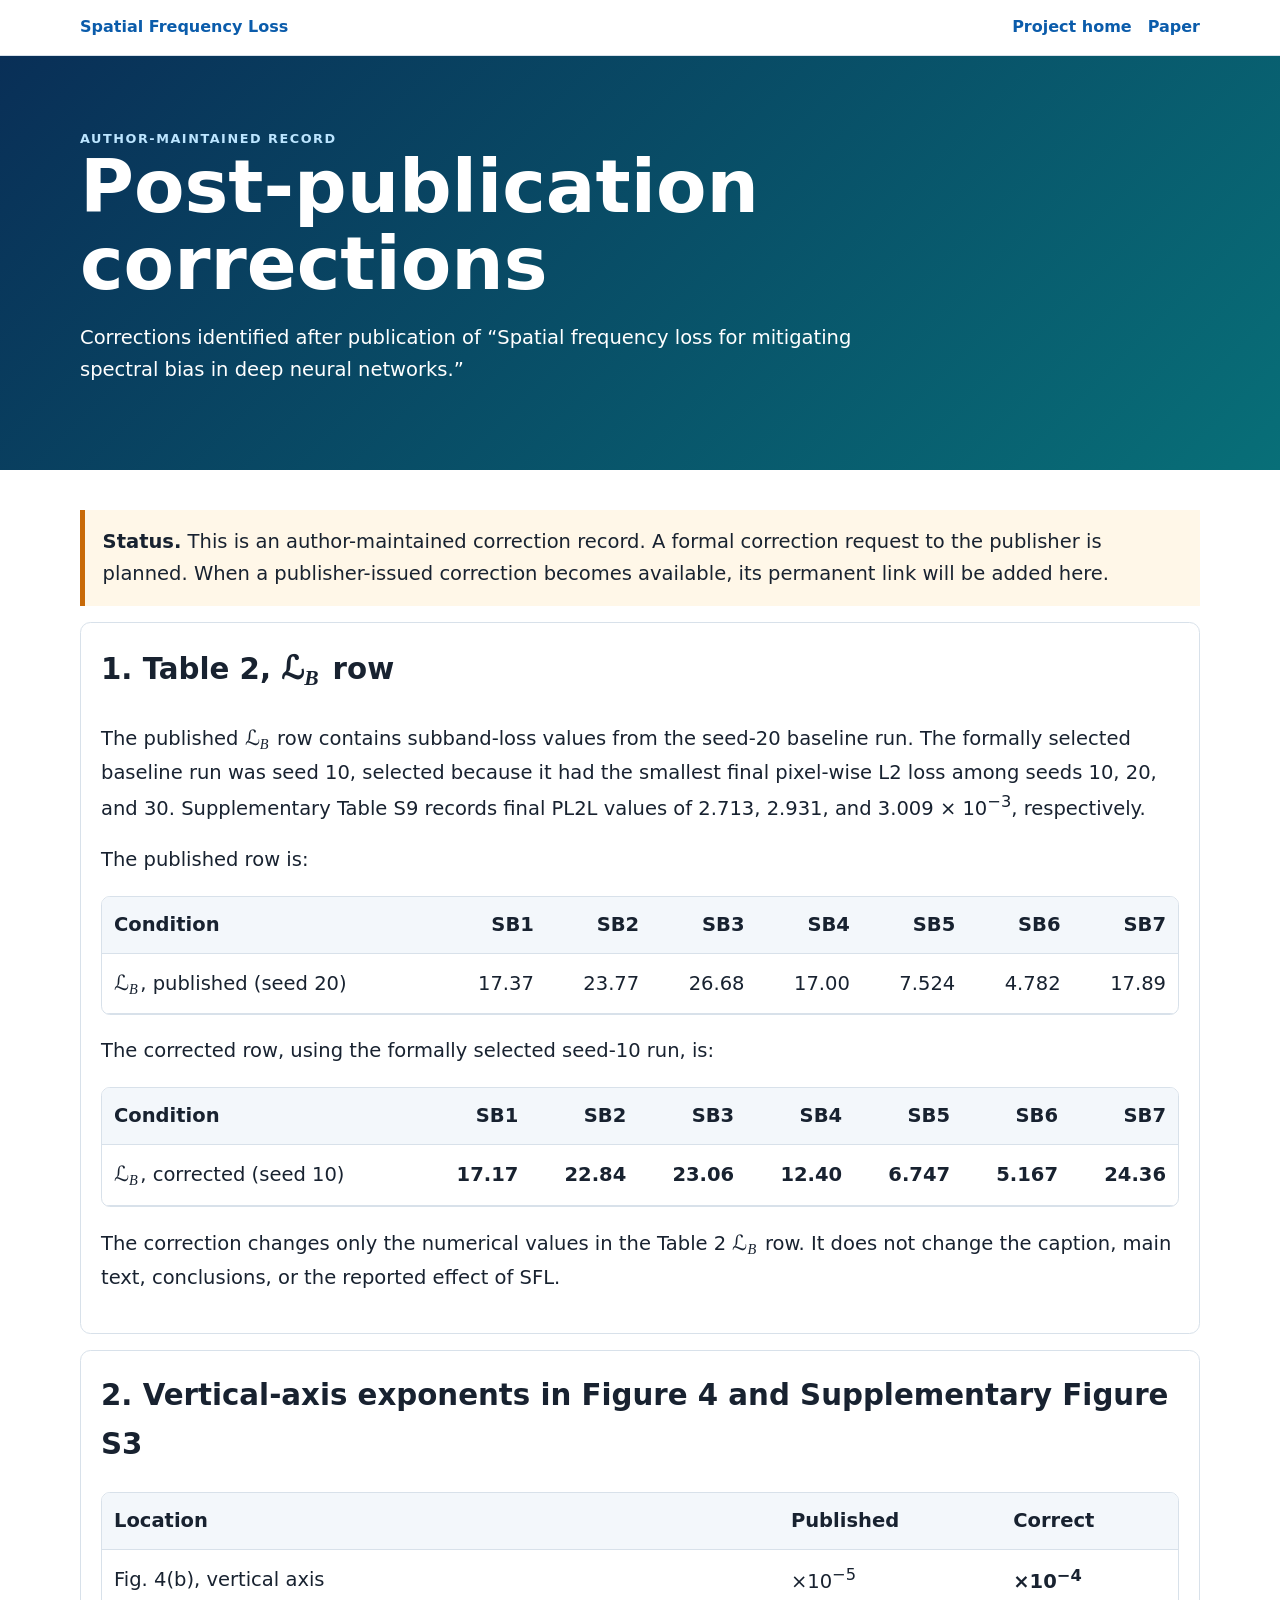
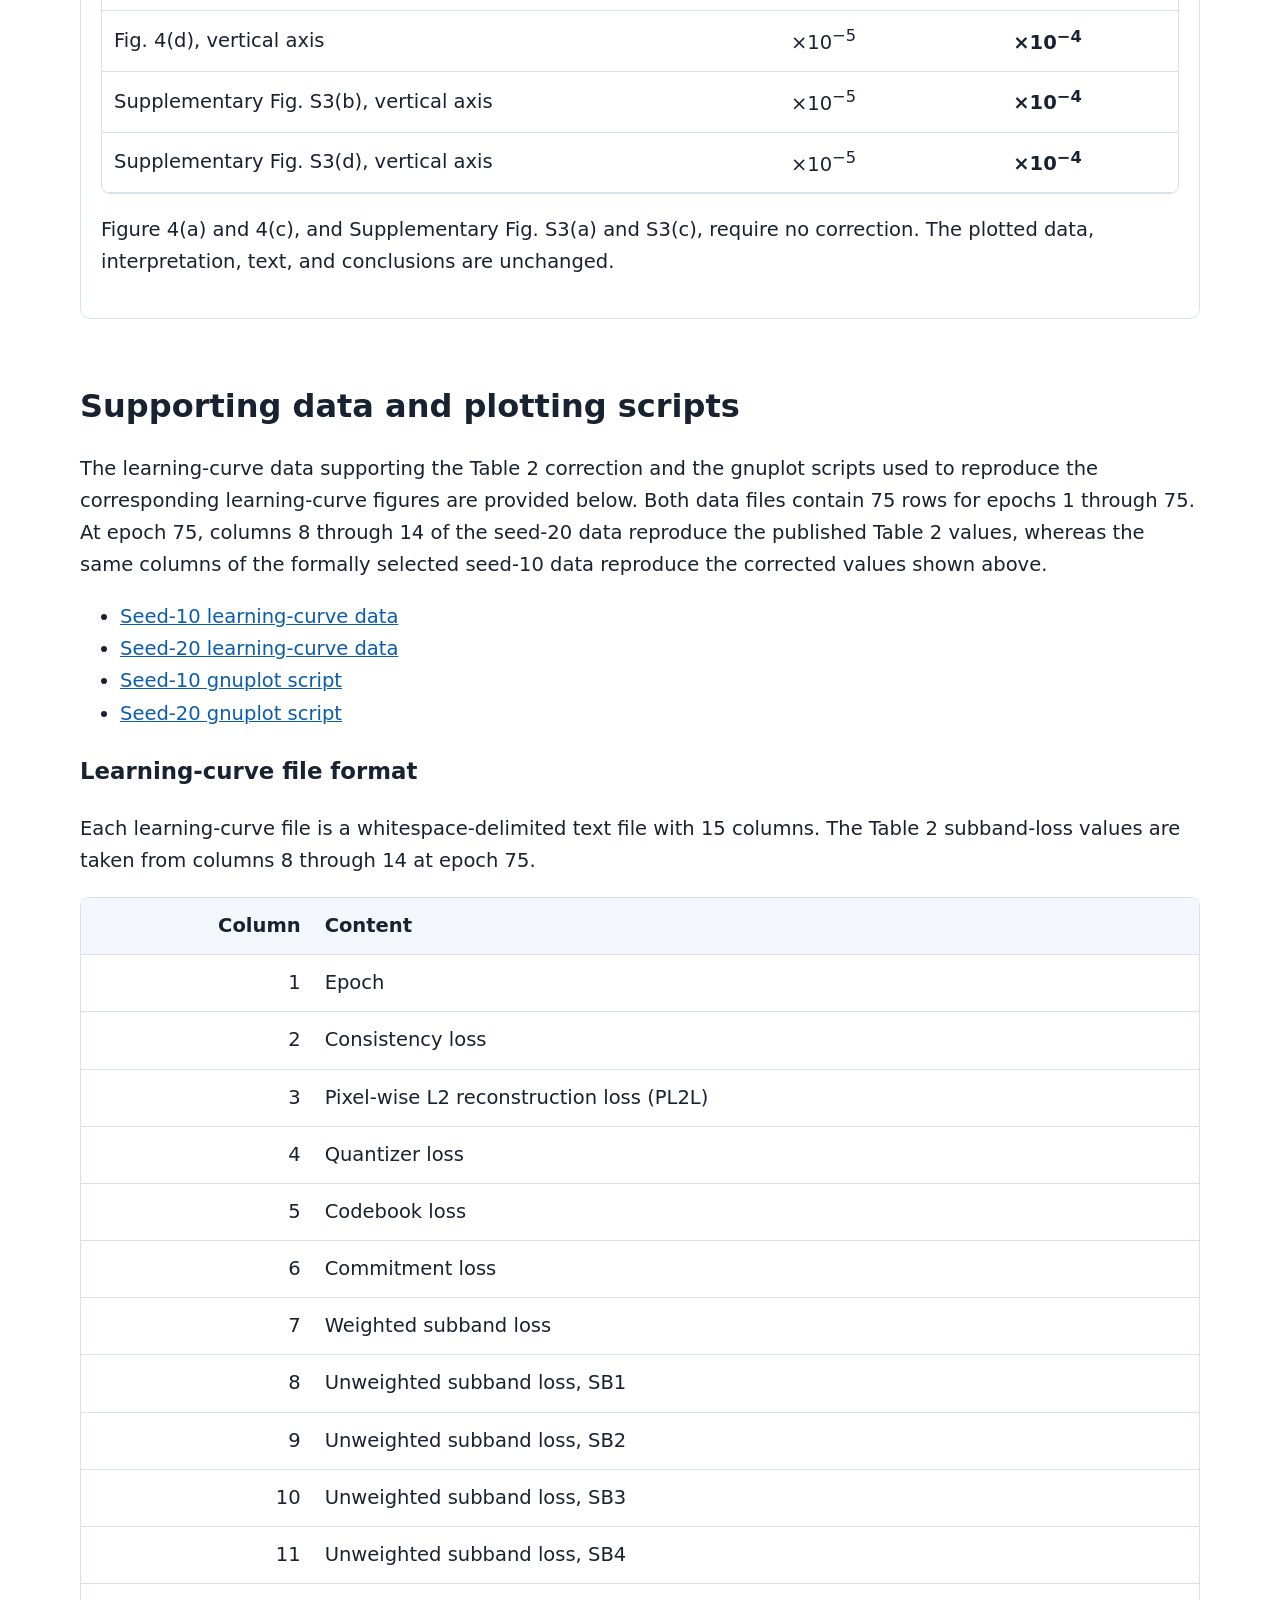
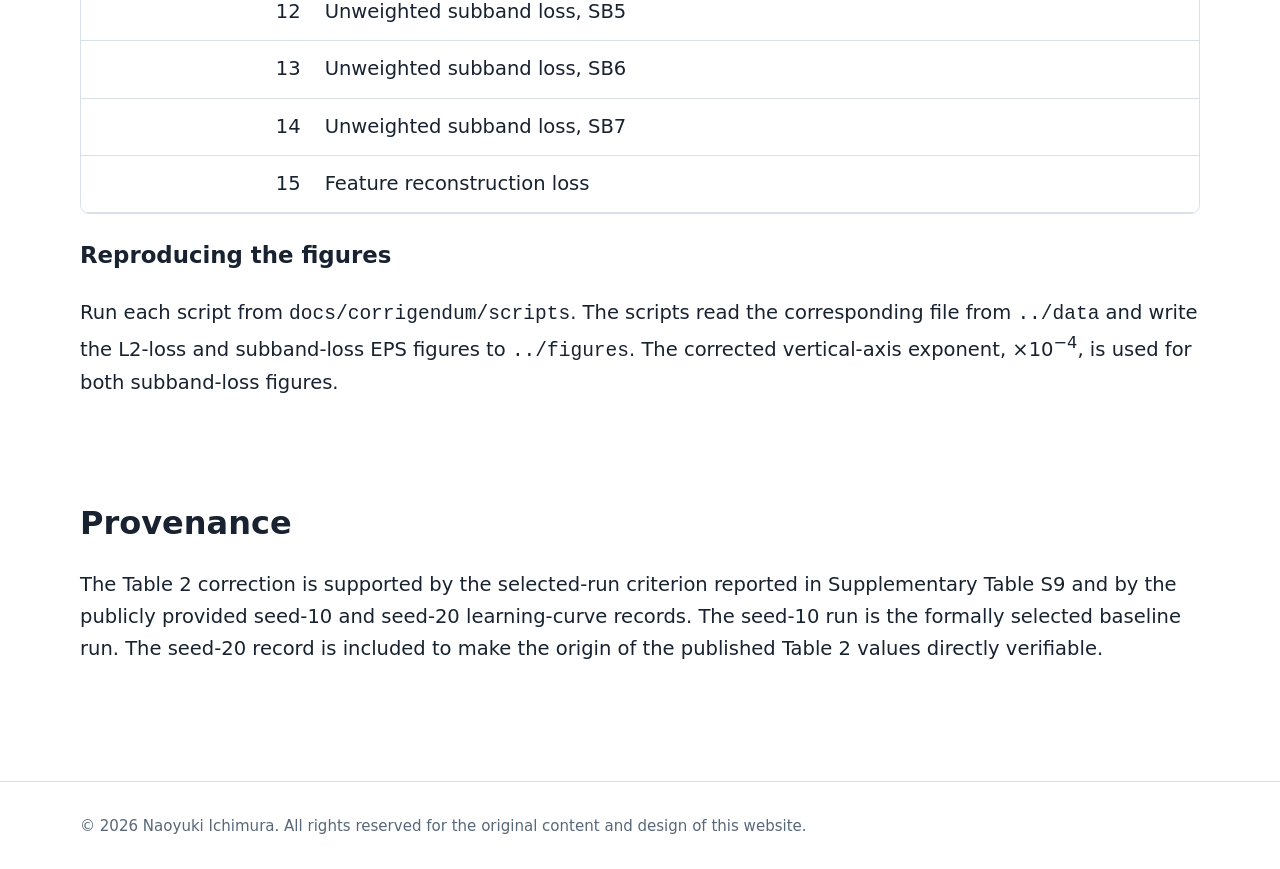
==== commit 87738488: "Publish supporting data for Table 2 correction" ====
--- a/docs/corrections.html
+++ b/docs/corrections.html
@@ -1 +1 @@
-<!doctype html><html lang="en"><head><meta charset="utf-8"><meta name="viewport" content="width=device-width,initial-scale=1"><meta name="description" content="Post-publication corrections for the Spatial Frequency Loss paper."><title>Post-publication corrections | Spatial Frequency Loss</title><link rel="stylesheet" href="assets/spatial-frequency-loss.css"></head><body class="sfl-corrections-page"><div class="sfl-site"><nav class="sfl-nav"><div class="sfl-wrap"><a href="index.html">Spatial Frequency Loss</a><div class="sfl-links"><a href="index.html">Project home</a><a href="https://doi.org/10.1007/s00138-026-01927-5">Paper</a></div></div></nav><header class="sfl-hero"><div class="sfl-wrap"><div class="sfl-kicker">Author-maintained record</div><h1>Post-publication corrections</h1><p>Corrections identified after publication of “Spatial frequency loss for mitigating spectral bias in deep neural networks.”</p></div></header><main class="sfl-main"><div class="sfl-wrap"><div class="sfl-note sfl-warning"><strong>Status.</strong> This is an author-maintained correction record. A formal correction request to the publisher is planned. When a publisher-issued correction becomes available, its permanent link will be added here.</div><article class="sfl-correction"><h2>1. Table 2, <span class="sfl-math" aria-label="L sub B">ℒ<sub><i>B</i></sub></span> row</h2><p>The published <span class="sfl-math" aria-label="L sub B">ℒ<sub><i>B</i></sub></span> row contains subband-loss values from the seed-20 baseline run. The formally selected baseline run was seed 10, selected because it had the smallest final pixel-wise L2 loss among seeds 10, 20, and 30. Supplementary Table S9 records final PL2L values of 2.713, 2.931, and 3.009 × 10<sup>−3</sup>, respectively.</p><p>The published row is:</p><div class="sfl-table-wrap"><table><thead><tr><th>Condition</th><th class="num">SB1</th><th class="num">SB2</th><th class="num">SB3</th><th class="num">SB4</th><th class="num">SB5</th><th class="num">SB6</th><th class="num">SB7</th></tr></thead><tbody><tr><td><span class="sfl-math" aria-label="L sub B">ℒ<sub><i>B</i></sub></span>, published (seed 20)</td><td class="num">17.37</td><td class="num">23.77</td><td class="num">26.68</td><td class="num">17.00</td><td class="num">7.524</td><td class="num">4.782</td><td class="num">17.89</td></tr></tbody></table></div><p>The corrected row, using the formally selected seed-10 run, is:</p><div class="sfl-table-wrap"><table><thead><tr><th>Condition</th><th class="num">SB1</th><th class="num">SB2</th><th class="num">SB3</th><th class="num">SB4</th><th class="num">SB5</th><th class="num">SB6</th><th class="num">SB7</th></tr></thead><tbody><tr><td><span class="sfl-math" aria-label="L sub B">ℒ<sub><i>B</i></sub></span>, corrected (seed 10)</td><td class="num"><strong>17.17</strong></td><td class="num"><strong>22.84</strong></td><td class="num"><strong>23.06</strong></td><td class="num"><strong>12.40</strong></td><td class="num"><strong>6.747</strong></td><td class="num"><strong>5.167</strong></td><td class="num"><strong>24.36</strong></td></tr></tbody></table></div><p>The correction changes only the numerical values in the Table 2 <span class="sfl-math" aria-label="L sub B">ℒ<sub><i>B</i></sub></span> row. It does not change the caption, main text, conclusions, or the reported effect of SFL.</p></article><article class="sfl-correction"><h2>2. Vertical-axis exponents in Figure 4 and Supplementary Figure S3</h2><div class="sfl-table-wrap"><table><thead><tr><th>Location</th><th>Published</th><th>Correct</th></tr></thead><tbody><tr><td>Fig. 4(b), vertical axis</td><td>×10<sup>−5</sup></td><td><strong>×10<sup>−4</sup></strong></td></tr><tr><td>Fig. 4(d), vertical axis</td><td>×10<sup>−5</sup></td><td><strong>×10<sup>−4</sup></strong></td></tr><tr><td>Supplementary Fig. S3(b), vertical axis</td><td>×10<sup>−5</sup></td><td><strong>×10<sup>−4</sup></strong></td></tr><tr><td>Supplementary Fig. S3(d), vertical axis</td><td>×10<sup>−5</sup></td><td><strong>×10<sup>−4</sup></strong></td></tr></tbody></table></div><p>Figure 4(a) and 4(c), and Supplementary Fig. S3(a) and S3(c), require no correction. The plotted data, interpretation, text, and conclusions are unchanged.</p></article><section class="sfl-section"><h2>Provenance</h2><p>The Table 2 correction is supported by the selected-run criterion reported in Supplementary Table S9 and by archived learning-curve records. The detailed verification memo and evidence data can be linked here when their public release is finalized.</p></section></div></main><footer class="sfl-footer"><div class="sfl-wrap"><p class="sfl-copyright">© 2026 Naoyuki Ichimura. All rights reserved for the original content and design of this website.</p></div></footer></div></body></html>+<!doctype html><html lang="en"><head><meta charset="utf-8"><meta name="viewport" content="width=device-width,initial-scale=1"><meta name="description" content="Post-publication corrections for the Spatial Frequency Loss paper."><title>Post-publication corrections | Spatial Frequency Loss</title><link rel="stylesheet" href="assets/spatial-frequency-loss.css"></head><body class="sfl-corrections-page"><div class="sfl-site"><nav class="sfl-nav"><div class="sfl-wrap"><a href="index.html">Spatial Frequency Loss</a><div class="sfl-links"><a href="index.html">Project home</a><a href="https://doi.org/10.1007/s00138-026-01927-5">Paper</a></div></div></nav><header class="sfl-hero"><div class="sfl-wrap"><div class="sfl-kicker">Author-maintained record</div><h1>Post-publication corrections</h1><p>Corrections identified after publication of “Spatial frequency loss for mitigating spectral bias in deep neural networks.”</p></div></header><main class="sfl-main"><div class="sfl-wrap"><div class="sfl-note sfl-warning"><strong>Status.</strong> This is an author-maintained correction record. A formal correction request to the publisher is planned. When a publisher-issued correction becomes available, its permanent link will be added here.</div><article class="sfl-correction"><h2>1. Table 2, <span class="sfl-math" aria-label="L sub B">ℒ<sub><i>B</i></sub></span> row</h2><p>The published <span class="sfl-math" aria-label="L sub B">ℒ<sub><i>B</i></sub></span> row contains subband-loss values from the seed-20 baseline run. The formally selected baseline run was seed 10, selected because it had the smallest final pixel-wise L2 loss among seeds 10, 20, and 30. Supplementary Table S9 records final PL2L values of 2.713, 2.931, and 3.009 × 10<sup>−3</sup>, respectively.</p><p>The published row is:</p><div class="sfl-table-wrap"><table><thead><tr><th>Condition</th><th class="num">SB1</th><th class="num">SB2</th><th class="num">SB3</th><th class="num">SB4</th><th class="num">SB5</th><th class="num">SB6</th><th class="num">SB7</th></tr></thead><tbody><tr><td><span class="sfl-math" aria-label="L sub B">ℒ<sub><i>B</i></sub></span>, published (seed 20)</td><td class="num">17.37</td><td class="num">23.77</td><td class="num">26.68</td><td class="num">17.00</td><td class="num">7.524</td><td class="num">4.782</td><td class="num">17.89</td></tr></tbody></table></div><p>The corrected row, using the formally selected seed-10 run, is:</p><div class="sfl-table-wrap"><table><thead><tr><th>Condition</th><th class="num">SB1</th><th class="num">SB2</th><th class="num">SB3</th><th class="num">SB4</th><th class="num">SB5</th><th class="num">SB6</th><th class="num">SB7</th></tr></thead><tbody><tr><td><span class="sfl-math" aria-label="L sub B">ℒ<sub><i>B</i></sub></span>, corrected (seed 10)</td><td class="num"><strong>17.17</strong></td><td class="num"><strong>22.84</strong></td><td class="num"><strong>23.06</strong></td><td class="num"><strong>12.40</strong></td><td class="num"><strong>6.747</strong></td><td class="num"><strong>5.167</strong></td><td class="num"><strong>24.36</strong></td></tr></tbody></table></div><p>The correction changes only the numerical values in the Table 2 <span class="sfl-math" aria-label="L sub B">ℒ<sub><i>B</i></sub></span> row. It does not change the caption, main text, conclusions, or the reported effect of SFL.</p></article><article class="sfl-correction"><h2>2. Vertical-axis exponents in Figure 4 and Supplementary Figure S3</h2><div class="sfl-table-wrap"><table><thead><tr><th>Location</th><th>Published</th><th>Correct</th></tr></thead><tbody><tr><td>Fig. 4(b), vertical axis</td><td>×10<sup>−5</sup></td><td><strong>×10<sup>−4</sup></strong></td></tr><tr><td>Fig. 4(d), vertical axis</td><td>×10<sup>−5</sup></td><td><strong>×10<sup>−4</sup></strong></td></tr><tr><td>Supplementary Fig. S3(b), vertical axis</td><td>×10<sup>−5</sup></td><td><strong>×10<sup>−4</sup></strong></td></tr><tr><td>Supplementary Fig. S3(d), vertical axis</td><td>×10<sup>−5</sup></td><td><strong>×10<sup>−4</sup></strong></td></tr></tbody></table></div><p>Figure 4(a) and 4(c), and Supplementary Fig. S3(a) and S3(c), require no correction. The plotted data, interpretation, text, and conclusions are unchanged.</p></article><section class="sfl-section"><h2>Supporting data and plotting scripts</h2><p>The learning-curve data supporting the Table 2 correction and the gnuplot scripts used to reproduce the corresponding learning-curve figures are provided below. Both data files contain 75 rows for epochs 1 through 75. At epoch 75, columns 8 through 14 of the seed-20 data reproduce the published Table 2 values, whereas the same columns of the formally selected seed-10 data reproduce the corrected values shown above.</p><ul><li><a href="corrigendum/data/ffhq_vqvae_l2_seed10_learning_curve.dat" download>Seed-10 learning-curve data</a></li><li><a href="corrigendum/data/ffhq_vqvae_l2_seed20_learning_curve.dat" download>Seed-20 learning-curve data</a></li><li><a href="corrigendum/scripts/plot_ffhq_vqvae_l2_seed10_learning_curves.plt" download>Seed-10 gnuplot script</a></li><li><a href="corrigendum/scripts/plot_ffhq_vqvae_l2_seed20_learning_curves.plt" download>Seed-20 gnuplot script</a></li></ul><h3>Learning-curve file format</h3><p>Each learning-curve file is a whitespace-delimited text file with 15 columns. The Table 2 subband-loss values are taken from columns 8 through 14 at epoch 75.</p><div class="sfl-table-wrap"><table><thead><tr><th class="num">Column</th><th>Content</th></tr></thead><tbody><tr><td class="num">1</td><td>Epoch</td></tr><tr><td class="num">2</td><td>Consistency loss</td></tr><tr><td class="num">3</td><td>Pixel-wise L2 reconstruction loss (PL2L)</td></tr><tr><td class="num">4</td><td>Quantizer loss</td></tr><tr><td class="num">5</td><td>Codebook loss</td></tr><tr><td class="num">6</td><td>Commitment loss</td></tr><tr><td class="num">7</td><td>Weighted subband loss</td></tr><tr><td class="num">8</td><td>Unweighted subband loss, SB1</td></tr><tr><td class="num">9</td><td>Unweighted subband loss, SB2</td></tr><tr><td class="num">10</td><td>Unweighted subband loss, SB3</td></tr><tr><td class="num">11</td><td>Unweighted subband loss, SB4</td></tr><tr><td class="num">12</td><td>Unweighted subband loss, SB5</td></tr><tr><td class="num">13</td><td>Unweighted subband loss, SB6</td></tr><tr><td class="num">14</td><td>Unweighted subband loss, SB7</td></tr><tr><td class="num">15</td><td>Feature reconstruction loss</td></tr></tbody></table></div><h3>Reproducing the figures</h3><p>Run each script from <code>docs/corrigendum/scripts</code>. The scripts read the corresponding file from <code>../data</code> and write the L2-loss and subband-loss EPS figures to <code>../figures</code>. The corrected vertical-axis exponent, ×10<sup>−4</sup>, is used for both subband-loss figures.</p></section><section class="sfl-section"><h2>Provenance</h2><p>The Table 2 correction is supported by the selected-run criterion reported in Supplementary Table S9 and by the publicly provided seed-10 and seed-20 learning-curve records. The seed-10 run is the formally selected baseline run. The seed-20 record is included to make the origin of the published Table 2 values directly verifiable.</p></section></div></main><footer class="sfl-footer"><div class="sfl-wrap"><p class="sfl-copyright">© 2026 Naoyuki Ichimura. All rights reserved for the original content and design of this website.</p></div></footer></div></body></html>
--- a/docs/assets/spatial-frequency-loss.css
+++ b/docs/assets/spatial-frequency-loss.css
@@ -1,2 +1,2 @@
 /* Self-contained, reusable styles for GitHub Pages and institutional pages. */
-:root{--ink:#182230;--muted:#586779;--brand:#0b5cab;--brand2:#0b7a75;--paper:#fff;--soft:#f3f7fb;--line:#d8e1ea;--warn:#8a4b08;--max:1120px}*{box-sizing:border-box}body{margin:0;color:var(--ink);background:var(--paper);font:16px/1.65 system-ui,-apple-system,"Segoe UI",sans-serif}a{color:var(--brand)}a:focus{outline:3px solid #91c7ff;outline-offset:2px}.sfl-site{min-height:100vh}.sfl-wrap{width:min(var(--max),calc(100% - 2rem));margin:auto}.sfl-nav{border-bottom:1px solid var(--line);background:#fff}.sfl-nav .sfl-wrap{display:flex;gap:1rem;align-items:center;justify-content:space-between;padding:.9rem 0}.sfl-nav a{text-decoration:none;font-weight:650}.sfl-links{display:flex;gap:1rem;flex-wrap:wrap}.sfl-hero{background:linear-gradient(135deg,#092f57,#086f78);color:#fff;padding:4.5rem 0 4rem}.sfl-hero h1{font-size:clamp(2.2rem,6vw,4.6rem);line-height:1.04;margin:0 0 1rem}.sfl-hero p{max-width:780px;font-size:1.22rem}.sfl-actions{display:flex;gap:.8rem;flex-wrap:wrap;margin-top:1.5rem}.sfl-button{display:inline-block;padding:.75rem 1rem;border-radius:.45rem;background:#fff;color:#083b67;text-decoration:none;font-weight:750}.sfl-button.secondary{background:transparent;color:#fff;border:1px solid #b9e1ff}.sfl-main{padding:2.5rem 0 4rem}.sfl-section{padding:1.2rem 0 2rem}.sfl-section h2{font-size:2rem;margin-bottom:.5rem}.sfl-grid{display:grid;grid-template-columns:repeat(2,minmax(0,1fr));gap:1rem}.sfl-card{border:1px solid var(--line);border-radius:.65rem;padding:1.1rem;background:#fff}.sfl-card h3{margin-top:0}.sfl-note{border-left:5px solid var(--brand2);background:var(--soft);padding:1rem 1.1rem}.sfl-warning{border-left-color:#c86a08;background:#fff7e8}.sfl-table-wrap{overflow-x:auto;border:1px solid var(--line);border-radius:.55rem}table{border-collapse:collapse;width:100%;min-width:660px}th,td{padding:.75rem;text-align:left;border-bottom:1px solid var(--line)}th{background:var(--soft)}td.num,th.num{text-align:right;font-variant-numeric:tabular-nums}.sfl-code{background:#0e1721;color:#e8f0f5;padding:1rem;border-radius:.5rem;overflow:auto}.sfl-footer{border-top:1px solid var(--line);color:var(--muted);padding:2rem 0}.sfl-footer p{margin:0}.sfl-copyright{font-size:.94rem}.sfl-kicker{text-transform:uppercase;letter-spacing:.12em;font-weight:800;font-size:.8rem;color:#bce5ff}.sfl-meta{color:var(--muted);font-size:.94rem}.sfl-correction{border:1px solid var(--line);border-radius:.65rem;padding:1.25rem;margin:1rem 0}.sfl-correction h2{margin-top:0}.sfl-pending{font-weight:750;color:var(--warn)}.sfl-example-grid{display:flex;flex-flow:row nowrap;gap:1.25rem;margin:1.25rem 0;overflow-x:auto;justify-content:flex-start;padding-bottom:.5rem}.sfl-example{flex:0 0 256px;width:256px;margin:0;text-align:center}.sfl-example img{display:block;width:100%;max-width:256px;height:auto;margin:0 auto;border:1px solid var(--line);border-radius:.65rem;background:var(--soft)}.sfl-example figcaption{margin-top:.65rem;font-weight:750}.sfl-example-summary{margin-top:1rem}.sfl-example-heading{margin-top:1.5rem}.sfl-results-table{margin-top:0}.sfl-results-table th.num,.sfl-results-table td.num{text-align:center}.sfl-subband-table{min-width:920px}.sfl-section>.sfl-table-wrap{margin:1rem 0}.sfl-results-table tbody tr:nth-child(even){background:#f8fbfe}@media(max-width:800px){.sfl-grid{grid-template-columns:1fr}.sfl-nav .sfl-wrap{align-items:flex-start;flex-direction:column}.sfl-hero{padding:3rem 0}}@media print{.sfl-nav,.sfl-actions{display:none}.sfl-hero{background:#fff;color:#000;padding:1rem 0}.sfl-kicker{color:#333}a{color:#000}.sfl-section{break-inside:avoid}}.sfl-math{font-family:"STIX Two Math","Cambria Math","Latin Modern Math","Times New Roman",serif;font-size:1.08em;white-space:nowrap;margin-right:.12em}.sfl-math sub{font-size:.68em;vertical-align:-.28em}.sfl-main{font-size:1.22rem}
+:root{--ink:#182230;--muted:#586779;--brand:#0b5cab;--brand2:#0b7a75;--paper:#fff;--soft:#f3f7fb;--line:#d8e1ea;--warn:#8a4b08;--max:1120px}*{box-sizing:border-box}body{margin:0;color:var(--ink);background:var(--paper);font:16px/1.65 system-ui,-apple-system,"Segoe UI",sans-serif}a{color:var(--brand)}a:focus{outline:3px solid #91c7ff;outline-offset:2px}.sfl-site{min-height:100vh}.sfl-wrap{width:min(var(--max),calc(100% - 2rem));margin:auto}.sfl-nav{border-bottom:1px solid var(--line);background:#fff}.sfl-nav .sfl-wrap{display:flex;gap:1rem;align-items:center;justify-content:space-between;padding:.9rem 0}.sfl-nav a{text-decoration:none;font-weight:650}.sfl-links{display:flex;gap:1rem;flex-wrap:wrap}.sfl-hero{background:linear-gradient(135deg,#092f57,#086f78);color:#fff;padding:4.5rem 0 4rem}.sfl-hero h1{font-size:clamp(2.2rem,6vw,4.6rem);line-height:1.04;margin:0 0 1rem}.sfl-hero p{max-width:780px;font-size:1.22rem}.sfl-actions{display:flex;gap:.8rem;flex-wrap:wrap;margin-top:1.5rem}.sfl-button{display:inline-block;padding:.75rem 1rem;border-radius:.45rem;background:#fff;color:#083b67;text-decoration:none;font-weight:750}.sfl-button.secondary{background:transparent;color:#fff;border:1px solid #b9e1ff}.sfl-main{padding:2.5rem 0 4rem}.sfl-section{padding:1.2rem 0 2rem}.sfl-section h2{font-size:2rem;margin-bottom:.5rem}.sfl-grid{display:grid;grid-template-columns:repeat(2,minmax(0,1fr));gap:1rem}.sfl-card{border:1px solid var(--line);border-radius:.65rem;padding:1.1rem;background:#fff}.sfl-card h3{margin-top:0}.sfl-note{border-left:5px solid var(--brand2);background:var(--soft);padding:1rem 1.1rem}.sfl-warning{border-left-color:#c86a08;background:#fff7e8}.sfl-table-wrap{overflow-x:auto;border:1px solid var(--line);border-radius:.55rem}table{border-collapse:collapse;width:100%;min-width:660px}th,td{padding:.75rem;text-align:left;border-bottom:1px solid var(--line)}th{background:var(--soft)}td.num,th.num{text-align:right;font-variant-numeric:tabular-nums}.sfl-code{background:#0e1721;color:#e8f0f5;padding:1rem;border-radius:.5rem;overflow:auto}.sfl-footer{border-top:1px solid var(--line);color:var(--muted);padding:2rem 0}.sfl-footer p{margin:0}.sfl-copyright{font-size:.94rem}.sfl-kicker{text-transform:uppercase;letter-spacing:.12em;font-weight:800;font-size:.8rem;color:#bce5ff}.sfl-meta{color:var(--muted);font-size:.94rem}.sfl-correction{border:1px solid var(--line);border-radius:.65rem;padding:1.25rem;margin:1rem 0}.sfl-correction h2{margin-top:0}.sfl-pending{font-weight:750;color:var(--warn)}.sfl-example-grid{display:flex;flex-flow:row nowrap;gap:1.25rem;margin:1.25rem 0;overflow-x:auto;justify-content:flex-start;padding-bottom:.5rem}.sfl-example{flex:0 0 256px;width:256px;margin:0;text-align:center}.sfl-example img{display:block;width:100%;max-width:256px;height:auto;margin:0 auto;border:1px solid var(--line);border-radius:0;background:var(--soft)}.sfl-example figcaption{margin-top:.65rem;font-weight:750}.sfl-inpainting-grid{display:grid;grid-template-columns:repeat(2,minmax(0,1fr));gap:1.5rem;overflow:visible}.sfl-inpainting-grid .sfl-example{width:100%;max-width:none;flex:none}.sfl-inpainting-grid .sfl-example img{width:75%;max-width:382.5px;height:auto}@media(max-width:700px){.sfl-inpainting-grid{grid-template-columns:1fr}}.sfl-example-summary{margin-top:1rem}.sfl-example-heading{margin-top:1.5rem}.sfl-results-table{margin-top:0}.sfl-results-table th.num,.sfl-results-table td.num{text-align:center}.sfl-subband-table{min-width:920px}.sfl-section>.sfl-table-wrap{margin:1rem 0}.sfl-results-table tbody tr:nth-child(even){background:#f8fbfe}@media(max-width:800px){.sfl-grid{grid-template-columns:1fr}.sfl-nav .sfl-wrap{align-items:flex-start;flex-direction:column}.sfl-hero{padding:3rem 0}}@media print{.sfl-nav,.sfl-actions{display:none}.sfl-hero{background:#fff;color:#000;padding:1rem 0}.sfl-kicker{color:#333}a{color:#000}.sfl-section{break-inside:avoid}}.sfl-math{font-family:"STIX Two Math","Cambria Math","Latin Modern Math","Times New Roman",serif;font-size:1.08em;white-space:nowrap;margin-right:.12em}.sfl-math sub{font-size:.68em;vertical-align:-.28em}.sfl-main{font-size:1.22rem}
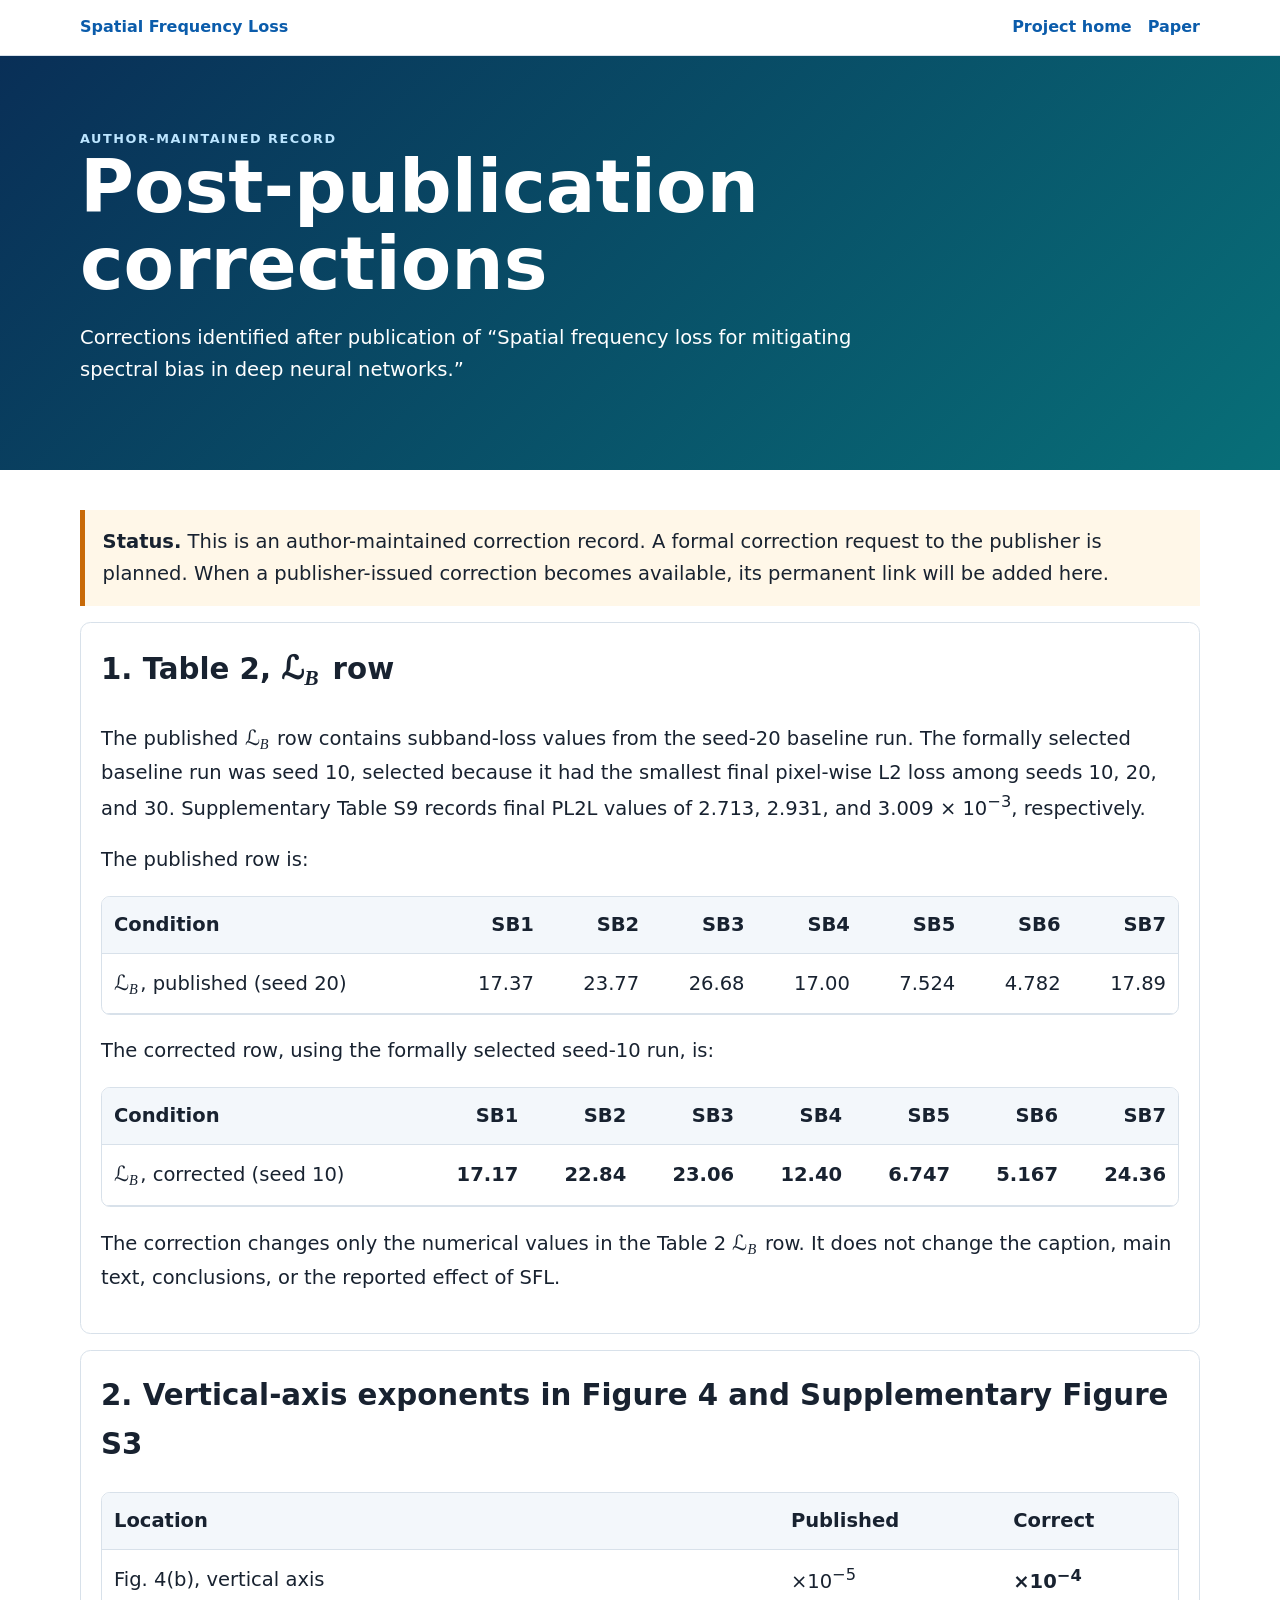
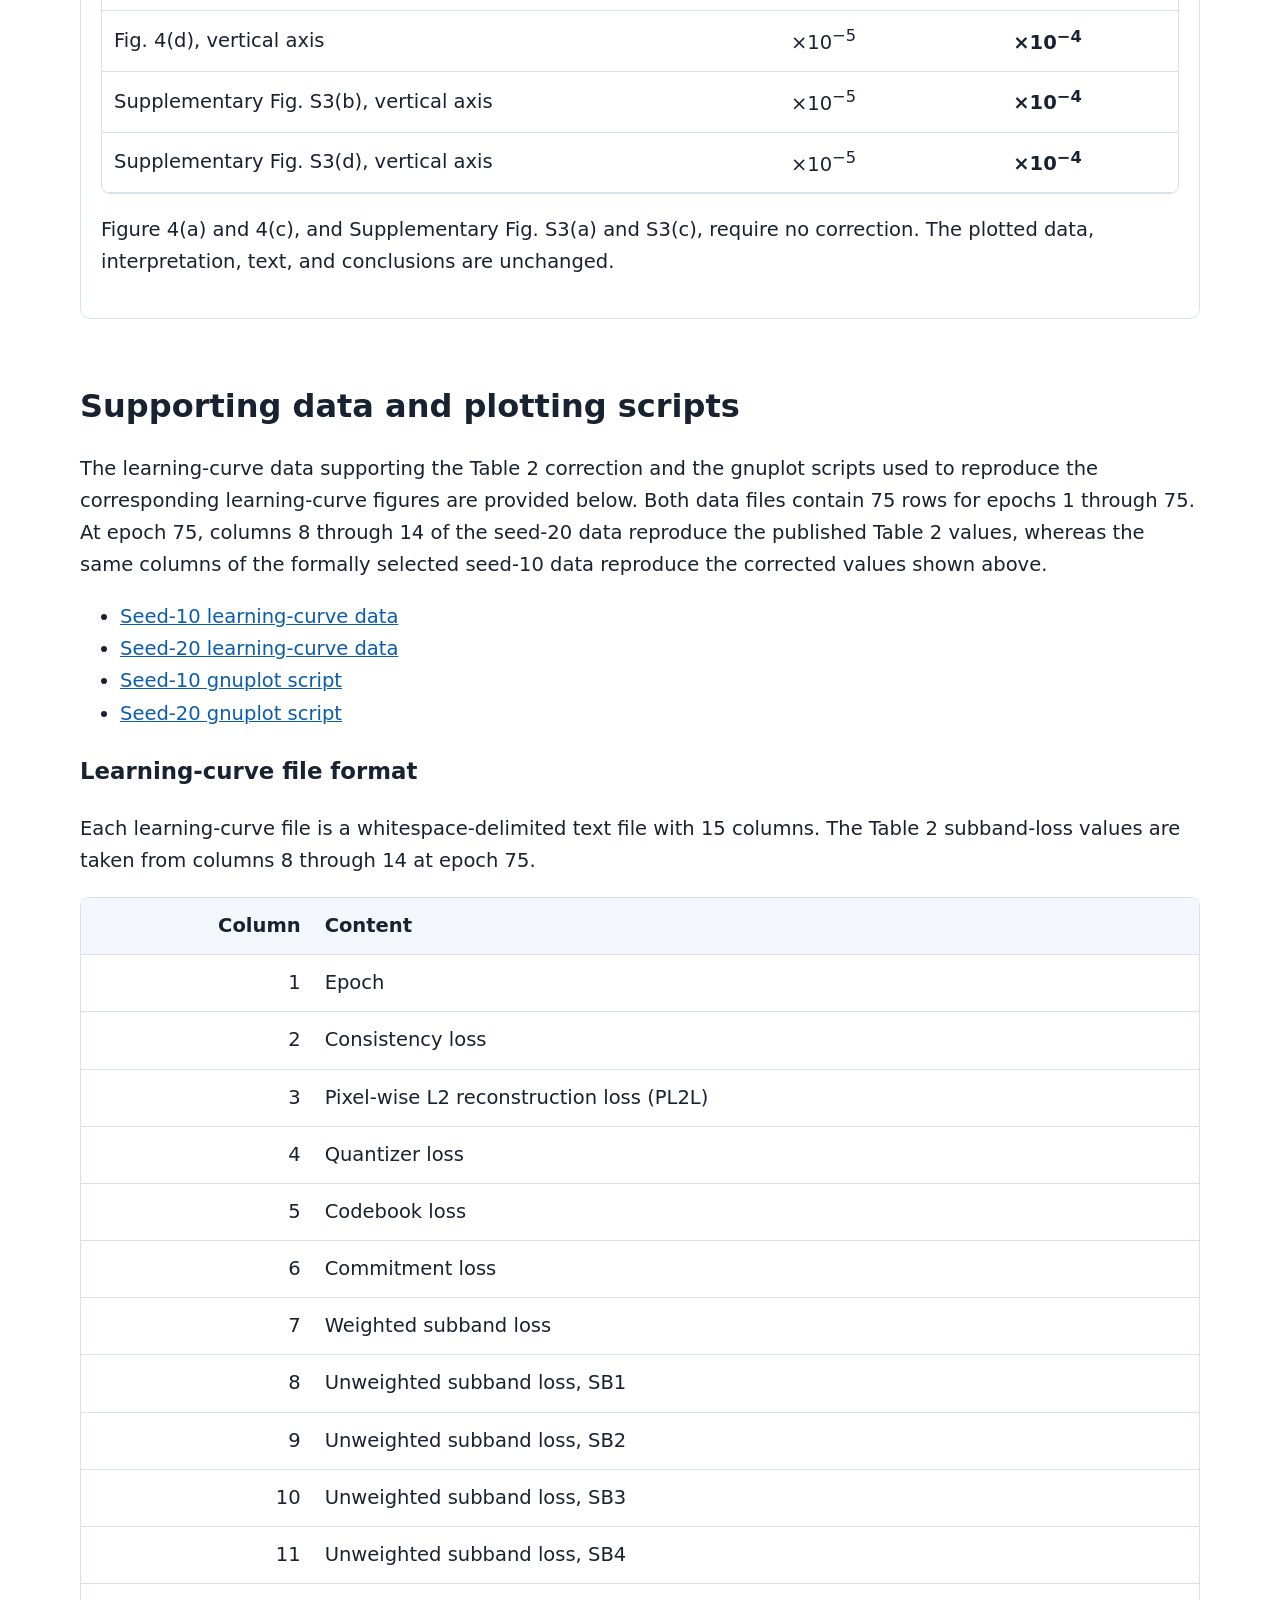
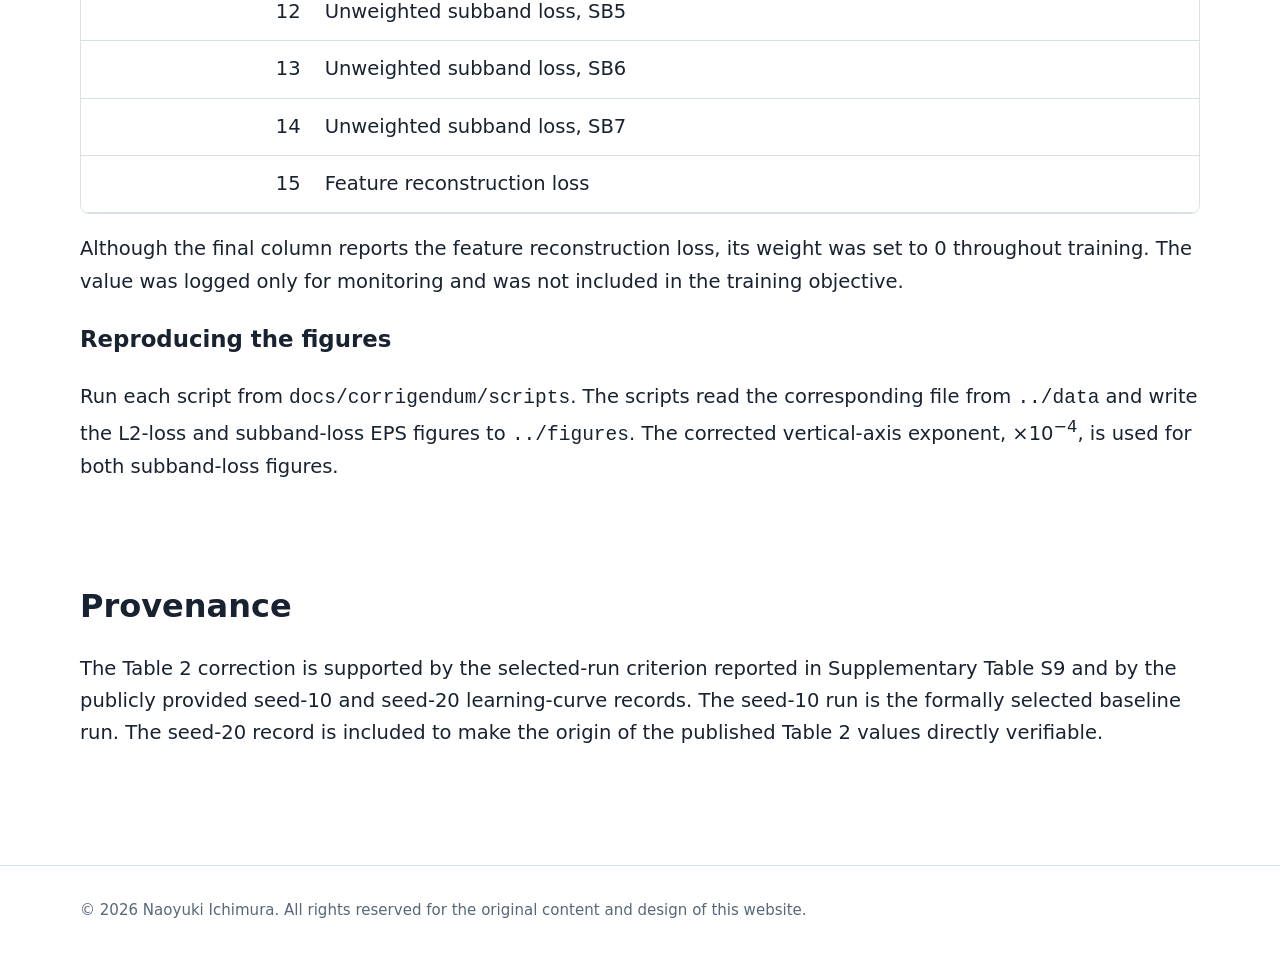
==== commit a71aefc9: "Clarify zero FRL weight in correction data" ====
--- a/docs/corrections.html
+++ b/docs/corrections.html
@@ -1 +1 @@
-<!doctype html><html lang="en"><head><meta charset="utf-8"><meta name="viewport" content="width=device-width,initial-scale=1"><meta name="description" content="Post-publication corrections for the Spatial Frequency Loss paper."><title>Post-publication corrections | Spatial Frequency Loss</title><link rel="stylesheet" href="assets/spatial-frequency-loss.css"></head><body class="sfl-corrections-page"><div class="sfl-site"><nav class="sfl-nav"><div class="sfl-wrap"><a href="index.html">Spatial Frequency Loss</a><div class="sfl-links"><a href="index.html">Project home</a><a href="https://doi.org/10.1007/s00138-026-01927-5">Paper</a></div></div></nav><header class="sfl-hero"><div class="sfl-wrap"><div class="sfl-kicker">Author-maintained record</div><h1>Post-publication corrections</h1><p>Corrections identified after publication of “Spatial frequency loss for mitigating spectral bias in deep neural networks.”</p></div></header><main class="sfl-main"><div class="sfl-wrap"><div class="sfl-note sfl-warning"><strong>Status.</strong> This is an author-maintained correction record. A formal correction request to the publisher is planned. When a publisher-issued correction becomes available, its permanent link will be added here.</div><article class="sfl-correction"><h2>1. Table 2, <span class="sfl-math" aria-label="L sub B">ℒ<sub><i>B</i></sub></span> row</h2><p>The published <span class="sfl-math" aria-label="L sub B">ℒ<sub><i>B</i></sub></span> row contains subband-loss values from the seed-20 baseline run. The formally selected baseline run was seed 10, selected because it had the smallest final pixel-wise L2 loss among seeds 10, 20, and 30. Supplementary Table S9 records final PL2L values of 2.713, 2.931, and 3.009 × 10<sup>−3</sup>, respectively.</p><p>The published row is:</p><div class="sfl-table-wrap"><table><thead><tr><th>Condition</th><th class="num">SB1</th><th class="num">SB2</th><th class="num">SB3</th><th class="num">SB4</th><th class="num">SB5</th><th class="num">SB6</th><th class="num">SB7</th></tr></thead><tbody><tr><td><span class="sfl-math" aria-label="L sub B">ℒ<sub><i>B</i></sub></span>, published (seed 20)</td><td class="num">17.37</td><td class="num">23.77</td><td class="num">26.68</td><td class="num">17.00</td><td class="num">7.524</td><td class="num">4.782</td><td class="num">17.89</td></tr></tbody></table></div><p>The corrected row, using the formally selected seed-10 run, is:</p><div class="sfl-table-wrap"><table><thead><tr><th>Condition</th><th class="num">SB1</th><th class="num">SB2</th><th class="num">SB3</th><th class="num">SB4</th><th class="num">SB5</th><th class="num">SB6</th><th class="num">SB7</th></tr></thead><tbody><tr><td><span class="sfl-math" aria-label="L sub B">ℒ<sub><i>B</i></sub></span>, corrected (seed 10)</td><td class="num"><strong>17.17</strong></td><td class="num"><strong>22.84</strong></td><td class="num"><strong>23.06</strong></td><td class="num"><strong>12.40</strong></td><td class="num"><strong>6.747</strong></td><td class="num"><strong>5.167</strong></td><td class="num"><strong>24.36</strong></td></tr></tbody></table></div><p>The correction changes only the numerical values in the Table 2 <span class="sfl-math" aria-label="L sub B">ℒ<sub><i>B</i></sub></span> row. It does not change the caption, main text, conclusions, or the reported effect of SFL.</p></article><article class="sfl-correction"><h2>2. Vertical-axis exponents in Figure 4 and Supplementary Figure S3</h2><div class="sfl-table-wrap"><table><thead><tr><th>Location</th><th>Published</th><th>Correct</th></tr></thead><tbody><tr><td>Fig. 4(b), vertical axis</td><td>×10<sup>−5</sup></td><td><strong>×10<sup>−4</sup></strong></td></tr><tr><td>Fig. 4(d), vertical axis</td><td>×10<sup>−5</sup></td><td><strong>×10<sup>−4</sup></strong></td></tr><tr><td>Supplementary Fig. S3(b), vertical axis</td><td>×10<sup>−5</sup></td><td><strong>×10<sup>−4</sup></strong></td></tr><tr><td>Supplementary Fig. S3(d), vertical axis</td><td>×10<sup>−5</sup></td><td><strong>×10<sup>−4</sup></strong></td></tr></tbody></table></div><p>Figure 4(a) and 4(c), and Supplementary Fig. S3(a) and S3(c), require no correction. The plotted data, interpretation, text, and conclusions are unchanged.</p></article><section class="sfl-section"><h2>Supporting data and plotting scripts</h2><p>The learning-curve data supporting the Table 2 correction and the gnuplot scripts used to reproduce the corresponding learning-curve figures are provided below. Both data files contain 75 rows for epochs 1 through 75. At epoch 75, columns 8 through 14 of the seed-20 data reproduce the published Table 2 values, whereas the same columns of the formally selected seed-10 data reproduce the corrected values shown above.</p><ul><li><a href="corrigendum/data/ffhq_vqvae_l2_seed10_learning_curve.dat" download>Seed-10 learning-curve data</a></li><li><a href="corrigendum/data/ffhq_vqvae_l2_seed20_learning_curve.dat" download>Seed-20 learning-curve data</a></li><li><a href="corrigendum/scripts/plot_ffhq_vqvae_l2_seed10_learning_curves.plt" download>Seed-10 gnuplot script</a></li><li><a href="corrigendum/scripts/plot_ffhq_vqvae_l2_seed20_learning_curves.plt" download>Seed-20 gnuplot script</a></li></ul><h3>Learning-curve file format</h3><p>Each learning-curve file is a whitespace-delimited text file with 15 columns. The Table 2 subband-loss values are taken from columns 8 through 14 at epoch 75.</p><div class="sfl-table-wrap"><table><thead><tr><th class="num">Column</th><th>Content</th></tr></thead><tbody><tr><td class="num">1</td><td>Epoch</td></tr><tr><td class="num">2</td><td>Consistency loss</td></tr><tr><td class="num">3</td><td>Pixel-wise L2 reconstruction loss (PL2L)</td></tr><tr><td class="num">4</td><td>Quantizer loss</td></tr><tr><td class="num">5</td><td>Codebook loss</td></tr><tr><td class="num">6</td><td>Commitment loss</td></tr><tr><td class="num">7</td><td>Weighted subband loss</td></tr><tr><td class="num">8</td><td>Unweighted subband loss, SB1</td></tr><tr><td class="num">9</td><td>Unweighted subband loss, SB2</td></tr><tr><td class="num">10</td><td>Unweighted subband loss, SB3</td></tr><tr><td class="num">11</td><td>Unweighted subband loss, SB4</td></tr><tr><td class="num">12</td><td>Unweighted subband loss, SB5</td></tr><tr><td class="num">13</td><td>Unweighted subband loss, SB6</td></tr><tr><td class="num">14</td><td>Unweighted subband loss, SB7</td></tr><tr><td class="num">15</td><td>Feature reconstruction loss</td></tr></tbody></table></div><h3>Reproducing the figures</h3><p>Run each script from <code>docs/corrigendum/scripts</code>. The scripts read the corresponding file from <code>../data</code> and write the L2-loss and subband-loss EPS figures to <code>../figures</code>. The corrected vertical-axis exponent, ×10<sup>−4</sup>, is used for both subband-loss figures.</p></section><section class="sfl-section"><h2>Provenance</h2><p>The Table 2 correction is supported by the selected-run criterion reported in Supplementary Table S9 and by the publicly provided seed-10 and seed-20 learning-curve records. The seed-10 run is the formally selected baseline run. The seed-20 record is included to make the origin of the published Table 2 values directly verifiable.</p></section></div></main><footer class="sfl-footer"><div class="sfl-wrap"><p class="sfl-copyright">© 2026 Naoyuki Ichimura. All rights reserved for the original content and design of this website.</p></div></footer></div></body></html>+<!doctype html><html lang="en"><head><meta charset="utf-8"><meta name="viewport" content="width=device-width,initial-scale=1"><meta name="description" content="Post-publication corrections for the Spatial Frequency Loss paper."><title>Post-publication corrections | Spatial Frequency Loss</title><link rel="stylesheet" href="assets/spatial-frequency-loss.css"></head><body class="sfl-corrections-page"><div class="sfl-site"><nav class="sfl-nav"><div class="sfl-wrap"><a href="index.html">Spatial Frequency Loss</a><div class="sfl-links"><a href="index.html">Project home</a><a href="https://doi.org/10.1007/s00138-026-01927-5">Paper</a></div></div></nav><header class="sfl-hero"><div class="sfl-wrap"><div class="sfl-kicker">Author-maintained record</div><h1>Post-publication corrections</h1><p>Corrections identified after publication of “Spatial frequency loss for mitigating spectral bias in deep neural networks.”</p></div></header><main class="sfl-main"><div class="sfl-wrap"><div class="sfl-note sfl-warning"><strong>Status.</strong> This is an author-maintained correction record. A formal correction request to the publisher is planned. When a publisher-issued correction becomes available, its permanent link will be added here.</div><article class="sfl-correction"><h2>1. Table 2, <span class="sfl-math" aria-label="L sub B">ℒ<sub><i>B</i></sub></span> row</h2><p>The published <span class="sfl-math" aria-label="L sub B">ℒ<sub><i>B</i></sub></span> row contains subband-loss values from the seed-20 baseline run. The formally selected baseline run was seed 10, selected because it had the smallest final pixel-wise L2 loss among seeds 10, 20, and 30. Supplementary Table S9 records final PL2L values of 2.713, 2.931, and 3.009 × 10<sup>−3</sup>, respectively.</p><p>The published row is:</p><div class="sfl-table-wrap"><table><thead><tr><th>Condition</th><th class="num">SB1</th><th class="num">SB2</th><th class="num">SB3</th><th class="num">SB4</th><th class="num">SB5</th><th class="num">SB6</th><th class="num">SB7</th></tr></thead><tbody><tr><td><span class="sfl-math" aria-label="L sub B">ℒ<sub><i>B</i></sub></span>, published (seed 20)</td><td class="num">17.37</td><td class="num">23.77</td><td class="num">26.68</td><td class="num">17.00</td><td class="num">7.524</td><td class="num">4.782</td><td class="num">17.89</td></tr></tbody></table></div><p>The corrected row, using the formally selected seed-10 run, is:</p><div class="sfl-table-wrap"><table><thead><tr><th>Condition</th><th class="num">SB1</th><th class="num">SB2</th><th class="num">SB3</th><th class="num">SB4</th><th class="num">SB5</th><th class="num">SB6</th><th class="num">SB7</th></tr></thead><tbody><tr><td><span class="sfl-math" aria-label="L sub B">ℒ<sub><i>B</i></sub></span>, corrected (seed 10)</td><td class="num"><strong>17.17</strong></td><td class="num"><strong>22.84</strong></td><td class="num"><strong>23.06</strong></td><td class="num"><strong>12.40</strong></td><td class="num"><strong>6.747</strong></td><td class="num"><strong>5.167</strong></td><td class="num"><strong>24.36</strong></td></tr></tbody></table></div><p>The correction changes only the numerical values in the Table 2 <span class="sfl-math" aria-label="L sub B">ℒ<sub><i>B</i></sub></span> row. It does not change the caption, main text, conclusions, or the reported effect of SFL.</p></article><article class="sfl-correction"><h2>2. Vertical-axis exponents in Figure 4 and Supplementary Figure S3</h2><div class="sfl-table-wrap"><table><thead><tr><th>Location</th><th>Published</th><th>Correct</th></tr></thead><tbody><tr><td>Fig. 4(b), vertical axis</td><td>×10<sup>−5</sup></td><td><strong>×10<sup>−4</sup></strong></td></tr><tr><td>Fig. 4(d), vertical axis</td><td>×10<sup>−5</sup></td><td><strong>×10<sup>−4</sup></strong></td></tr><tr><td>Supplementary Fig. S3(b), vertical axis</td><td>×10<sup>−5</sup></td><td><strong>×10<sup>−4</sup></strong></td></tr><tr><td>Supplementary Fig. S3(d), vertical axis</td><td>×10<sup>−5</sup></td><td><strong>×10<sup>−4</sup></strong></td></tr></tbody></table></div><p>Figure 4(a) and 4(c), and Supplementary Fig. S3(a) and S3(c), require no correction. The plotted data, interpretation, text, and conclusions are unchanged.</p></article><section class="sfl-section"><h2>Supporting data and plotting scripts</h2><p>The learning-curve data supporting the Table 2 correction and the gnuplot scripts used to reproduce the corresponding learning-curve figures are provided below. Both data files contain 75 rows for epochs 1 through 75. At epoch 75, columns 8 through 14 of the seed-20 data reproduce the published Table 2 values, whereas the same columns of the formally selected seed-10 data reproduce the corrected values shown above.</p><ul><li><a href="corrigendum/data/ffhq_vqvae_l2_seed10_learning_curve.dat" download>Seed-10 learning-curve data</a></li><li><a href="corrigendum/data/ffhq_vqvae_l2_seed20_learning_curve.dat" download>Seed-20 learning-curve data</a></li><li><a href="corrigendum/scripts/plot_ffhq_vqvae_l2_seed10_learning_curves.plt" download>Seed-10 gnuplot script</a></li><li><a href="corrigendum/scripts/plot_ffhq_vqvae_l2_seed20_learning_curves.plt" download>Seed-20 gnuplot script</a></li></ul><h3>Learning-curve file format</h3><p>Each learning-curve file is a whitespace-delimited text file with 15 columns. The Table 2 subband-loss values are taken from columns 8 through 14 at epoch 75.</p><div class="sfl-table-wrap"><table><thead><tr><th class="num">Column</th><th>Content</th></tr></thead><tbody><tr><td class="num">1</td><td>Epoch</td></tr><tr><td class="num">2</td><td>Consistency loss</td></tr><tr><td class="num">3</td><td>Pixel-wise L2 reconstruction loss (PL2L)</td></tr><tr><td class="num">4</td><td>Quantizer loss</td></tr><tr><td class="num">5</td><td>Codebook loss</td></tr><tr><td class="num">6</td><td>Commitment loss</td></tr><tr><td class="num">7</td><td>Weighted subband loss</td></tr><tr><td class="num">8</td><td>Unweighted subband loss, SB1</td></tr><tr><td class="num">9</td><td>Unweighted subband loss, SB2</td></tr><tr><td class="num">10</td><td>Unweighted subband loss, SB3</td></tr><tr><td class="num">11</td><td>Unweighted subband loss, SB4</td></tr><tr><td class="num">12</td><td>Unweighted subband loss, SB5</td></tr><tr><td class="num">13</td><td>Unweighted subband loss, SB6</td></tr><tr><td class="num">14</td><td>Unweighted subband loss, SB7</td></tr><tr><td class="num">15</td><td>Feature reconstruction loss</td></tr></tbody></table></div><p>Although the final column reports the feature reconstruction loss, its weight was set to 0 throughout training. The value was logged only for monitoring and was not included in the training objective.</p><h3>Reproducing the figures</h3><p>Run each script from <code>docs/corrigendum/scripts</code>. The scripts read the corresponding file from <code>../data</code> and write the L2-loss and subband-loss EPS figures to <code>../figures</code>. The corrected vertical-axis exponent, ×10<sup>−4</sup>, is used for both subband-loss figures.</p></section><section class="sfl-section"><h2>Provenance</h2><p>The Table 2 correction is supported by the selected-run criterion reported in Supplementary Table S9 and by the publicly provided seed-10 and seed-20 learning-curve records. The seed-10 run is the formally selected baseline run. The seed-20 record is included to make the origin of the published Table 2 values directly verifiable.</p></section></div></main><footer class="sfl-footer"><div class="sfl-wrap"><p class="sfl-copyright">© 2026 Naoyuki Ichimura. All rights reserved for the original content and design of this website.</p></div></footer></div></body></html>
